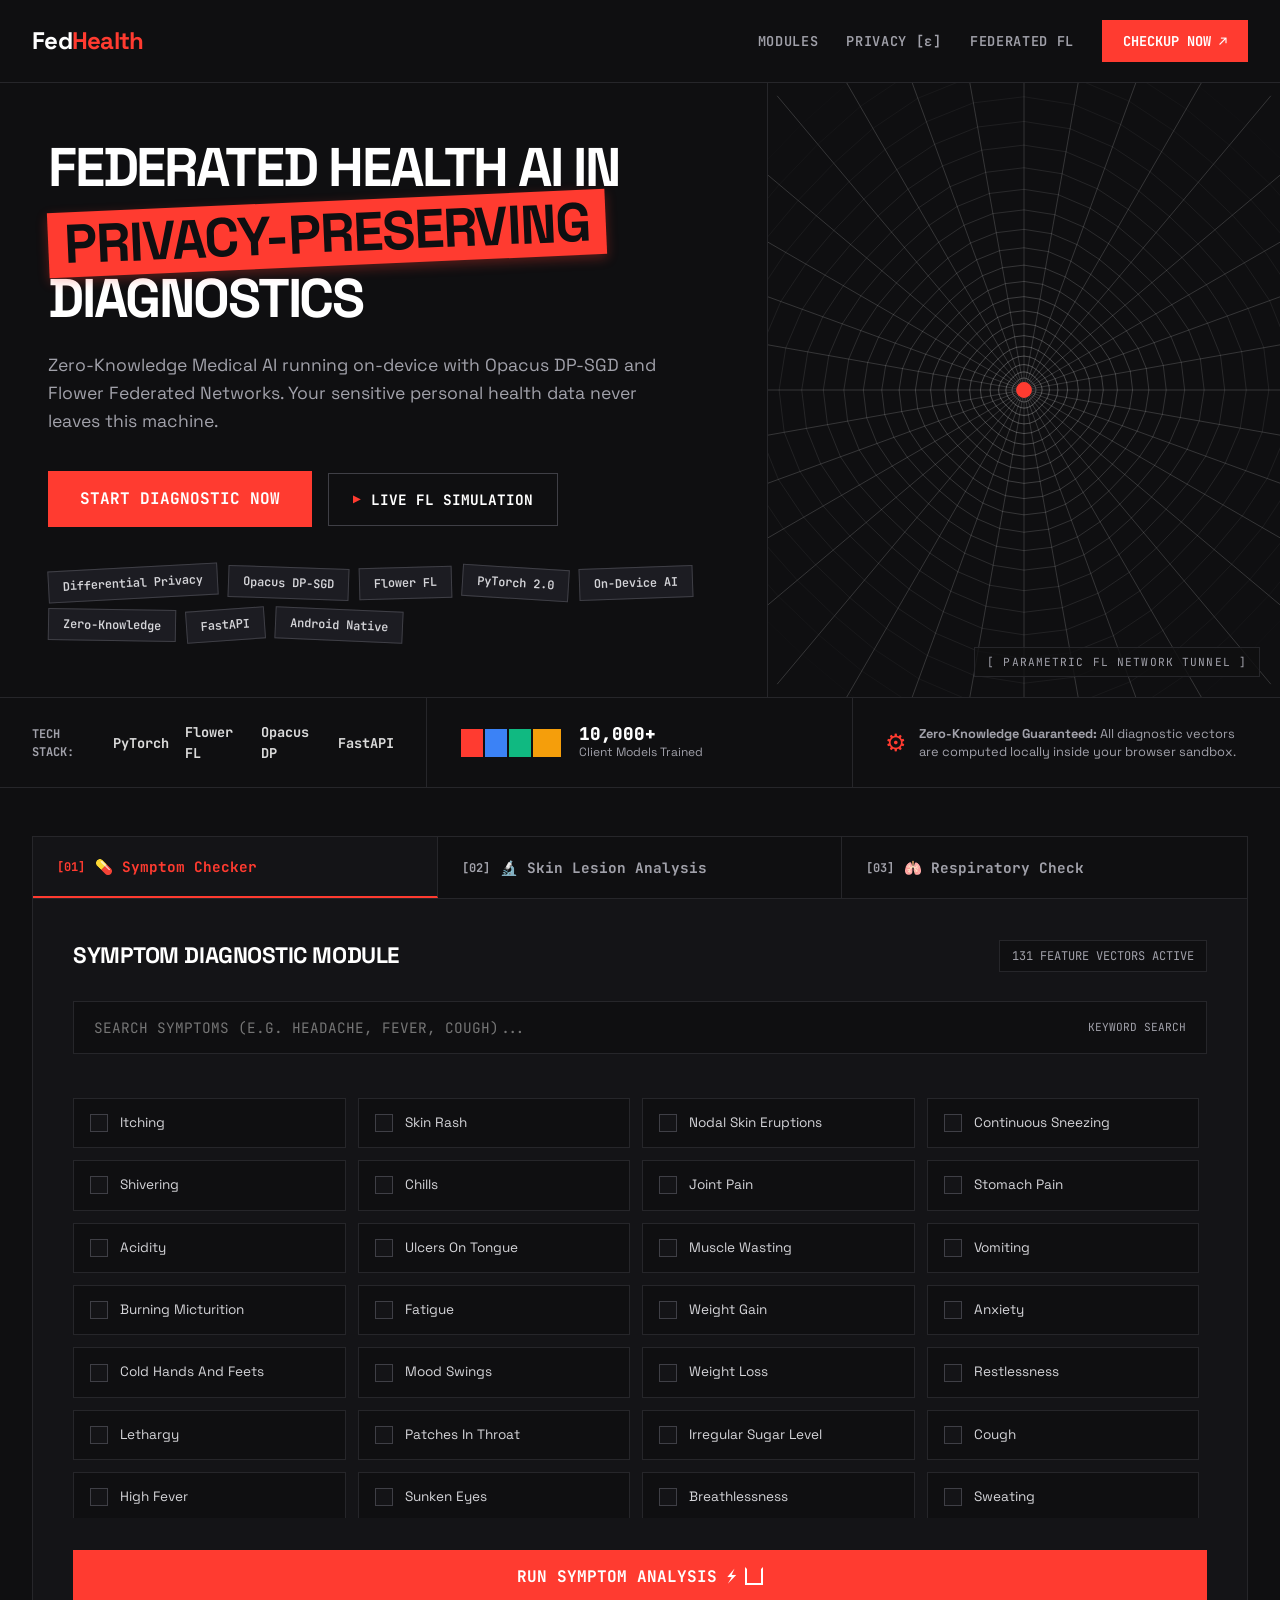
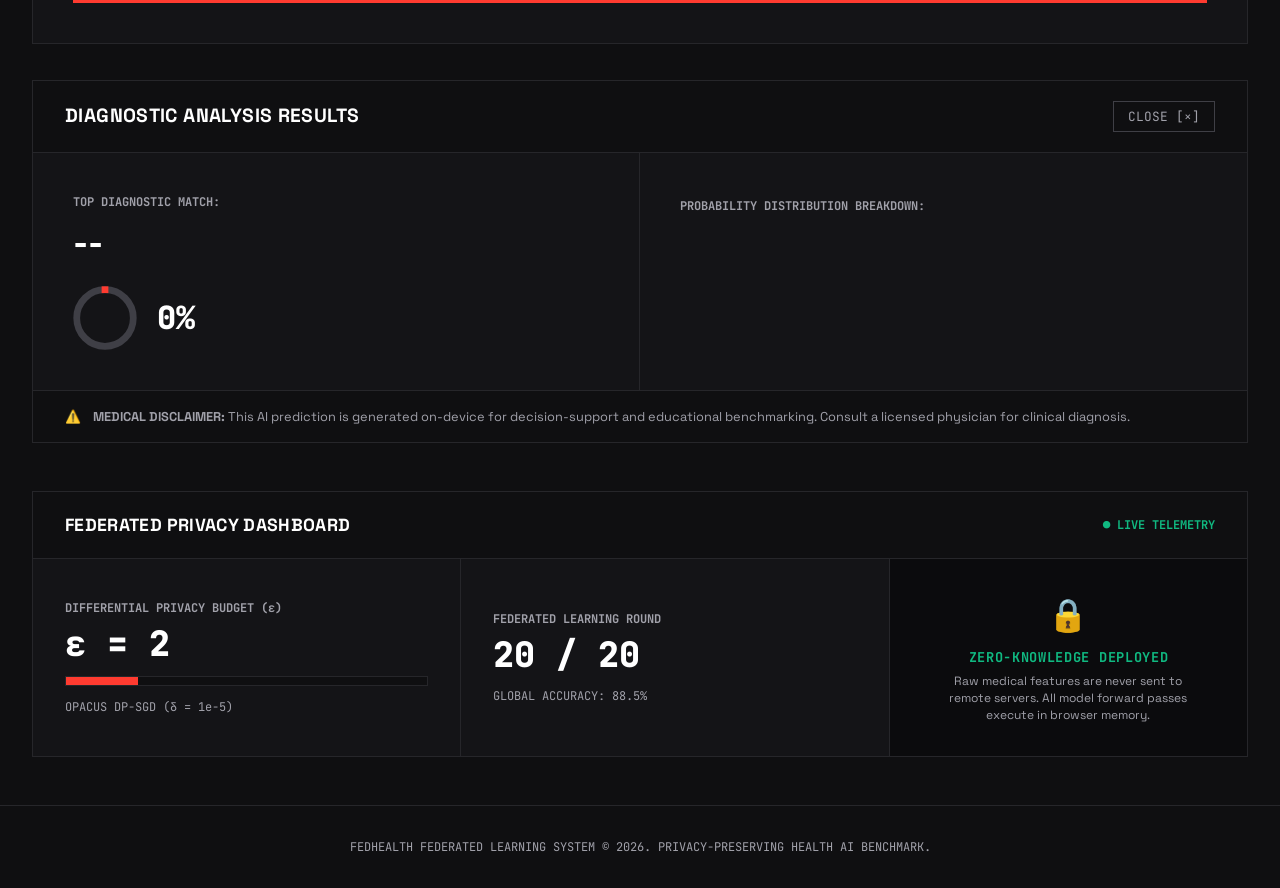
==== android-app/app/src/main/assets/index.html @ fbcccc11 "Remove thunderbolt emoji from header brand logo" ====
<!DOCTYPE html>
<html lang="en">
<head>
    <meta charset="UTF-8">
    <meta name="viewport" content="width=device-width, initial-scale=1.0">
    <title>FedHealth — Neo-Brutalist Privacy-Preserving Health AI</title>
    <meta name="description" content="State-of-the-art privacy-preserving federated learning health AI symptom checker.">
    
    <!-- Google Fonts: Space Grotesk & JetBrains Mono -->
    <link rel="preconnect" href="https://fonts.googleapis.com">
    <link rel="preconnect" href="https://fonts.gstatic.com" crossorigin>
    <link href="https://fonts.googleapis.com/css2?family=Space+Grotesk:wght@400;500;600;700;800&family=JetBrains+Mono:wght@400;500;600;700&display=swap" rel="stylesheet">
    
    <link rel="icon" type="image/svg+xml" href="favicon.svg">
    <link rel="stylesheet" href="index.css">
</head>
<body class="neo-dark-mode">

    <!-- Top Grid Header / Navigation Bar -->
    <header class="neo-header border-b">
        <div class="header-container">
            <div class="brand-logo">
                <span class="logo-text">Fed<span class="text-coral">Health</span></span>
            </div>
            
            <nav class="neo-nav">
                <a href="#workspace" class="nav-link">MODULES</a>
                <a href="#privacy" class="nav-link">PRIVACY [ε]</a>
                <a href="#specs" class="nav-link">FEDERATED FL</a>
                <a href="#workspace" class="btn-cta-small">CHECKUP NOW ↗</a>
            </nav>
        </div>
    </header>

    <!-- Main Grid Workspace Layout -->
    <div class="hero-grid-container border-b">
        
        <!-- Left Hero Content Panel -->
        <div class="hero-left-panel border-r">
            
            <!-- Headline with Angled Crimson Tape Highlight Badge -->
            <h1 class="hero-display-title">
                FEDERATED HEALTH AI IN
                <span class="tape-highlight-container">
                    <span class="tape-badge">PRIVACY-PRESERVING</span>
                </span>
                DIAGNOSTICS
            </h1>

            <p class="hero-subtext">
                Zero-Knowledge Medical AI running on-device with Opacus DP-SGD and Flower Federated Networks. Your sensitive personal health data never leaves this machine.
            </p>

            <!-- Primary CTAs -->
            <div class="hero-actions">
                <a href="#workspace" class="btn-neo-primary">START DIAGNOSTIC NOW</a>
                <button class="btn-neo-secondary" id="openSimulationModal">
                    <span class="play-icon">▶</span> LIVE FL SIMULATION
                </button>
            </div>

            <!-- Floating Sticker Badges Cluster -->
            <div class="sticker-cluster">
                <span class="sticker tag-1">Differential Privacy</span>
                <span class="sticker tag-2">Opacus DP-SGD</span>
                <span class="sticker tag-3">Flower FL</span>
                <span class="sticker tag-4">PyTorch 2.0</span>
                <span class="sticker tag-5">On-Device AI</span>
                <span class="sticker tag-6">Zero-Knowledge</span>
                <span class="sticker tag-7">FastAPI</span>
                <span class="sticker tag-8">Android Native</span>
            </div>
        </div>

        <!-- Right Hero Visual Panel (3D Parametric Wireframe Canvas Tunnel) -->
        <div class="hero-right-panel">
            <canvas id="wireframeCanvas"></canvas>
            <div class="canvas-overlay-label">[ PARAMETRIC FL NETWORK TUNNEL ]</div>
        </div>

    </div>

    <!-- Compartmentalized Footer Bar (3-Column Grid) -->
    <div class="footer-grid border-b">
        <div class="footer-col border-r tech-logos">
            <span class="partner-label">TECH STACK:</span>
            <span class="tech-badge">PyTorch</span>
            <span class="tech-badge">Flower FL</span>
            <span class="tech-badge">Opacus DP</span>
            <span class="tech-badge">FastAPI</span>
        </div>
        
        <div class="footer-col border-r stats-social">
            <div class="avatar-stack">
                <span class="avatar a1"></span>
                <span class="avatar a2"></span>
                <span class="avatar a3"></span>
                <span class="avatar a4"></span>
            </div>
            <div class="stat-meta">
                <strong class="stat-number">10,000+</strong>
                <span class="stat-label">Client Models Trained</span>
            </div>
        </div>
        
        <div class="footer-col trust-badge">
            <div class="tech-gear-icon">⚙</div>
            <p class="trust-text">
                <strong>Zero-Knowledge Guaranteed:</strong> All diagnostic vectors are computed locally inside your browser sandbox.
            </p>
        </div>
    </div>

    <!-- Main Workspace Section -->
    <main class="main-container" id="workspace">
        <div class="workspace-card border">
            
            <!-- Module Selection Tabs -->
            <div class="tabs-grid border-b" id="appTabs">
                <button class="tab-btn active" data-target="symptoms">
                    <span class="tab-code">[01]</span> 💊 Symptom Checker
                </button>
                <button class="tab-btn" data-target="skin">
                    <span class="tab-code">[02]</span> 🔬 Skin Lesion Analysis
                </button>
                <button class="tab-btn" data-target="respiratory">
                    <span class="tab-code">[03]</span> 🫁 Respiratory Check
                </button>
            </div>

            <div class="tab-panes-container">
                <!-- Tab Pane 1: Symptom Checker -->
                <div class="tab-pane active" id="symptoms">
                    <div class="pane-header-bar">
                        <h2>SYMPTOM DIAGNOSTIC MODULE</h2>
                        <span class="mono-tag">131 FEATURE VECTORS ACTIVE</span>
                    </div>

                    <div class="search-container border">
                        <input type="text" id="symptomSearch" placeholder="SEARCH SYMPTOMS (E.G. HEADACHE, FEVER, COUGH)...">
                        <span class="search-shortcut">KEYWORD SEARCH</span>
                    </div>

                    <div class="selected-tags-box" id="selectedSymptoms">
                        <!-- Selected symptom tags rendered here -->
                    </div>

                    <div class="symptom-grid-matrix" id="symptomList">
                        <!-- Checkboxes populated by app.js -->
                    </div>

                    <div class="actions-bar">
                        <button class="btn-neo-primary width-full" id="analyzeSymptomsBtn">
                            <span class="btn-text">RUN SYMPTOM ANALYSIS ⚡</span>
                            <div class="loader hidden"></div>
                        </button>
                    </div>
                </div>

                <!-- Tab Pane 2: Skin Analysis -->
                <div class="tab-pane hidden" id="skin">
                    <div class="pane-header-bar">
                        <h2>SKIN LESION ANALYSIS MODULE</h2>
                        <span class="mono-tag">MOBILENETV3 CNN BACKBONE</span>
                    </div>

                    <div class="upload-zone-neo border" id="skinDropZone">
                        <input type="file" id="skinFileInput" accept="image/*" class="file-input-hidden">
                        <div class="upload-content-neo" id="skinUploadContent">
                            <div class="upload-icon-box">📷</div>
                            <p class="upload-title">DRAG & DROP IMAGE FILE HERE</p>
                            <span class="upload-sub">OR CLICK ANYWHERE TO BROWSE LOCAL STORAGE</span>
                        </div>
                        <div class="preview-container hidden" id="skinPreviewContainer">
                            <img id="skinPreview" src="" alt="Preview">
                            <button class="btn-remove" id="removeSkinFile">×</button>
                        </div>
                    </div>

                    <div class="actions-bar">
                        <button class="btn-neo-primary width-full" id="analyzeSkinBtn" disabled>
                            <span class="btn-text">ANALYZE IMAGE ⚡</span>
                            <div class="loader hidden"></div>
                        </button>
                    </div>
                </div>

                <!-- Tab Pane 3: Respiratory Analysis -->
                <div class="tab-pane hidden" id="respiratory">
                    <div class="pane-header-bar">
                        <h2>RESPIRATORY SOUND ANALYSIS MODULE</h2>
                        <span class="mono-tag">MEL SPECTROGRAM CNN BACKBONE</span>
                    </div>

                    <div class="audio-workspace-neo">
                        <div class="recorder-card border">
                            <button class="btn-record-neo" id="recordBtn">
                                <span class="record-indicator"></span>
                            </button>
                            <div class="timer-neo" id="recordingTimer">00:00</div>
                            <p class="recording-status-neo" id="recordingStatus">CLICK RECORD TO CAPTURE AUDIO</p>
                            
                            <div class="waveform-neo" id="waveform">
                                <div class="bar"></div><div class="bar"></div><div class="bar"></div>
                                <div class="bar"></div><div class="bar"></div><div class="bar"></div>
                                <div class="bar"></div><div class="bar"></div><div class="bar"></div>
                            </div>
                        </div>

                        <div class="or-divider"><span>OR UPLOAD FILE</span></div>

                        <div class="upload-zone-neo border" id="audioDropZone">
                            <input type="file" id="audioFileInput" accept="audio/*" class="file-input-hidden">
                            <div class="upload-icon-box">🎙️</div>
                            <p class="upload-title">UPLOAD AUDIO RECORDING</p>
                            <span class="upload-sub">CLICK TO BROWSE MP3 / WAV / OGG SOUND FILE</span>
                        </div>

                        <div class="audio-player-container hidden" id="audioPlayerContainer">
                            <audio id="audioPlayback" controls></audio>
                            <button class="btn-remove" id="removeAudioFile">×</button>
                        </div>
                    </div>

                    <div class="actions-bar">
                        <button class="btn-neo-primary width-full" id="analyzeAudioBtn" disabled>
                            <span class="btn-text">ANALYZE RESPIRATORY SOUND ⚡</span>
                            <div class="loader hidden"></div>
                        </button>
                    </div>
                </div>
            </div>
        </div>

        <!-- Shared Results Panel -->
        <div class="results-card-neo border hidden" id="resultsPanel">
            <div class="results-header-bar border-b">
                <h2>DIAGNOSTIC ANALYSIS RESULTS</h2>
                <button class="btn-close-neo" id="closeResults">CLOSE [×]</button>
            </div>
            
            <div class="results-body">
                <div class="primary-result-box border-r">
                    <span class="result-label">TOP DIAGNOSTIC MATCH:</span>
                    <div class="diagnosis-name" id="primaryDiagnosis">--</div>
                    
                    <div class="confidence-display">
                        <svg viewBox="0 0 36 36" class="circular-chart-neo">
                            <path class="circle-bg-neo" d="M18 2.0845 a 15.9155 15.9155 0 0 1 0 31.831 a 15.9155 15.9155 0 0 1 0 -31.831" />
                            <path class="circle-neo" id="primaryConfidenceArc" stroke-dasharray="0, 100" d="M18 2.0845 a 15.9155 15.9155 0 0 1 0 31.831 a 15.9155 15.9155 0 0 1 0 -31.831" />
                        </svg>
                        <div class="confidence-number"><span id="primaryConfidence">0</span>%</div>
                    </div>
                </div>

                <div class="secondary-results-box">
                    <span class="result-label">PROBABILITY DISTRIBUTION BREAKDOWN:</span>
                    <div class="predictions-list-neo" id="predictionsList">
                        <!-- Populated by JS -->
                    </div>
                </div>
            </div>

            <div class="disclaimer-bar border-t">
                <span class="disclaimer-icon">⚠️</span>
                <p><strong>MEDICAL DISCLAIMER:</strong> This AI prediction is generated on-device for decision-support and educational benchmarking. Consult a licensed physician for clinical diagnosis.</p>
            </div>
        </div>

        <!-- Privacy & Federated Dashboard (Grid Cards) -->
        <div class="privacy-grid-neo border" id="privacy">
            <div class="privacy-header-bar border-b">
                <h3>FEDERATED PRIVACY DASHBOARD</h3>
                <span class="live-status-pill">● LIVE TELEMETRY</span>
            </div>

            <div class="dashboard-columns">
                <div class="dash-col border-r">
                    <span class="dash-title">DIFFERENTIAL PRIVACY BUDGET (ε)</span>
                    <div class="dash-val" id="epsilonValue">ε = 2.00</div>
                    <div class="dash-progress border"><div class="dash-fill" id="epsilonFill" style="width: 40%"></div></div>
                    <span class="dash-meta">OPACUS DP-SGD (δ = 1e-5)</span>
                </div>

                <div class="dash-col border-r">
                    <span class="dash-title">FEDERATED LEARNING ROUND</span>
                    <div class="dash-val"><span id="currentRound">20</span> / <span id="totalRounds">20</span></div>
                    <span class="dash-meta">GLOBAL ACCURACY: <span id="globalAccuracy">88.5</span>%</span>
                </div>

                <div class="dash-col secure-status-col">
                    <span class="lock-big">🔒</span>
                    <strong class="secure-title">ZERO-KNOWLEDGE DEPLOYED</strong>
                    <p class="secure-desc">Raw medical features are never sent to remote servers. All model forward passes execute in browser memory.</p>
                </div>
            </div>
        </div>
    </main>

    <!-- Footer -->
    <footer class="neo-footer border-t">
        <p>FEDHEALTH FEDERATED LEARNING SYSTEM &copy; 2026. PRIVACY-PRESERVING HEALTH AI BENCHMARK.</p>
    </footer>

    <!-- Scripts -->
    <script src="api.js"></script>
    <script src="app.js"></script>
    <script>
        // Wireframe 3D Parametric Tunnel Canvas Animation
        (function initTunnel() {
            const canvas = document.getElementById('wireframeCanvas');
            if (!canvas) return;
            const ctx = canvas.getContext('2d');
            let width, height;

            function resize() {
                width = canvas.width = canvas.parentElement.clientWidth || 500;
                height = canvas.height = canvas.parentElement.clientHeight || 500;
            }
            resize();
            window.addEventListener('resize', resize);

            let time = 0;
            function animate() {
                time += 0.007;
                ctx.fillStyle = '#0F0F11';
                ctx.fillRect(0, 0, width, height);

                const centerX = width / 2;
                const centerY = height / 2;
                const numRings = 26;
                const pointsPerRing = 36;

                // Draw warped perspective rings
                for (let r = 1; r <= numRings; r++) {
                    const z = (r + (time * 9) % 1);
                    const radius = Math.pow(z / numRings, 1.9) * Math.min(width, height) * 0.75;
                    const alpha = Math.min(1, z / 5) * Math.max(0, 1 - z / numRings);
                    
                    ctx.strokeStyle = `rgba(255, 255, 255, ${alpha * 0.35})`;
                    ctx.lineWidth = 1;
                    ctx.beginPath();
                    
                    for (let i = 0; i <= pointsPerRing; i++) {
                        const angle = (i / pointsPerRing) * Math.PI * 2;
                        const warp = Math.sin(angle * 4 + time * 3) * (radius * 0.04);
                        const currentRadius = radius + warp;
                        
                        const x = centerX + Math.cos(angle) * currentRadius;
                        const y = centerY + Math.sin(angle) * currentRadius;
                        
                        if (i === 0) ctx.moveTo(x, y);
                        else ctx.lineTo(x, y);
                    }
                    ctx.closePath();
                    ctx.stroke();
                }

                // Radial perspective lines
                ctx.strokeStyle = 'rgba(255, 255, 255, 0.16)';
                const maxRadius = Math.min(width, height) * 0.75;
                for (let i = 0; i < pointsPerRing; i++) {
                    const angle = (i / pointsPerRing) * Math.PI * 2;
                    const xEnd = centerX + Math.cos(angle) * maxRadius;
                    const yEnd = centerY + Math.sin(angle) * maxRadius;

                    ctx.beginPath();
                    ctx.moveTo(centerX, centerY);
                    ctx.lineTo(xEnd, yEnd);
                    ctx.stroke();
                }

                // High-voltage Crimson center point
                const pulse = Math.sin(time * 5) * 3 + 7;
                ctx.fillStyle = '#FF3B30';
                ctx.beginPath();
                ctx.arc(centerX, centerY, pulse, 0, Math.PI * 2);
                ctx.fill();

                requestAnimationFrame(animate);
            }
            animate();
        })();
    </script>
</body>
</html>
---- android-app/app/src/main/assets/index.css ----
/* ==========================================================================
   FEDHEALTH NEO-BRUTALIST CYBERPUNK DARK MODE STYLESHEET
   ========================================================================== */

:root {
    --bg-dark: #0F0F11;
    --bg-card: #141417;
    --bg-card-alt: #1A1A1E;
    --border-color: #26262A;
    --border-bright: #3F3F46;
    --text-main: #FFFFFF;
    --text-muted: #A1A1AA;
    --accent-coral: #FF3B30;
    --accent-coral-hover: #E03126;
    --accent-green: #10B981;
    --accent-yellow: #F59E0B;
    --font-display: 'Space Grotesk', -apple-system, sans-serif;
    --font-mono: 'JetBrains Mono', monospace;
}

* {
    box-sizing: border-box;
    margin: 0;
    padding: 0;
    border-radius: 0 !important; /* Strict 0px Neo-Brutalist Corner Radius */
}

body.neo-dark-mode {
    background-color: var(--bg-dark);
    color: var(--text-main);
    font-family: var(--font-display);
    line-height: 1.5;
    -webkit-font-smoothing: antialiased;
    overflow-x: hidden;
}

/* Structural Grid Border Utilities */
.border { border: 1px solid var(--border-color); }
.border-b { border-bottom: 1px solid var(--border-color); }
.border-t { border-top: 1px solid var(--border-color); }
.border-r { border-right: 1px solid var(--border-color); }
.border-l { border-left: 1px solid var(--border-color); }
.text-coral { color: var(--accent-coral); }

/* --------------------------------------------------------------------------
   Top Navigation Header
   -------------------------------------------------------------------------- */
.neo-header {
    background: var(--bg-dark);
    width: 100%;
}

.header-container {
    max-width: 1400px;
    margin: 0 auto;
    display: flex;
    justify-content: space-between;
    align-items: center;
    padding: 20px 32px;
}

.brand-logo {
    display: flex;
    align-items: center;
    gap: 10px;
    font-weight: 800;
    font-size: 1.5rem;
    letter-spacing: -0.03em;
}

.logo-icon {
    color: var(--accent-coral);
    font-size: 1.6rem;
}

.neo-nav {
    display: flex;
    align-items: center;
    gap: 28px;
}

.nav-link {
    color: var(--text-muted);
    text-decoration: none;
    font-family: var(--font-mono);
    font-size: 0.85rem;
    font-weight: 600;
    letter-spacing: 0.05em;
    transition: color 0.15s ease;
}

.nav-link:hover {
    color: var(--text-main);
}

.btn-cta-small {
    background: var(--accent-coral);
    color: #FFFFFF;
    text-decoration: none;
    font-family: var(--font-mono);
    font-weight: 700;
    font-size: 0.85rem;
    padding: 10px 20px;
    border: 1px solid var(--accent-coral);
    transition: background 0.15s ease;
}

.btn-cta-small:hover {
    background: var(--accent-coral-hover);
}

/* --------------------------------------------------------------------------
   Split 2-Column Hero Layout
   -------------------------------------------------------------------------- */
.hero-grid-container {
    display: grid;
    grid-template-columns: 1.2fr 0.8fr;
    max-width: 1400px;
    margin: 0 auto;
    min-height: 520px;
}

.hero-left-panel {
    padding: 56px 48px;
    display: flex;
    flex-direction: column;
    justify-content: space-between;
}

.hero-display-title {
    font-size: 3.4rem;
    font-weight: 800;
    line-height: 1.05;
    letter-spacing: -0.04em;
    color: var(--text-main);
    text-transform: uppercase;
}

/* Angled Tape-Style Highlight Badge */
.tape-highlight-container {
    display: inline-block;
    margin: 4px 0;
}

.tape-badge {
    background: var(--accent-coral);
    color: #0F0F11;
    padding: 4px 16px;
    font-weight: 900;
    display: inline-block;
    transform: rotate(-2.5deg);
    box-shadow: 0 4px 12px rgba(255, 59, 48, 0.3);
    letter-spacing: -0.02em;
}

.hero-subtext {
    color: var(--text-muted);
    font-size: 1.1rem;
    max-width: 620px;
    margin-top: 24px;
    font-weight: 400;
    line-height: 1.6;
}

.hero-actions {
    display: flex;
    align-items: center;
    gap: 16px;
    margin-top: 36px;
}

.btn-neo-primary {
    background: var(--accent-coral);
    color: #FFFFFF;
    border: none;
    padding: 16px 32px;
    font-weight: 700;
    font-size: 1rem;
    font-family: var(--font-mono);
    cursor: pointer;
    text-decoration: none;
    display: inline-flex;
    align-items: center;
    justify-content: center;
    gap: 8px;
    transition: background 0.15s ease, transform 0.1s ease;
}

.btn-neo-primary:hover {
    background: var(--accent-coral-hover);
}

.btn-neo-secondary {
    background: transparent;
    color: var(--text-main);
    border: 1px solid var(--border-bright);
    padding: 16px 24px;
    font-weight: 700;
    font-size: 0.9rem;
    font-family: var(--font-mono);
    cursor: pointer;
    display: inline-flex;
    align-items: center;
    gap: 10px;
    transition: border-color 0.15s ease, background 0.15s ease;
}

.btn-neo-secondary:hover {
    border-color: var(--text-main);
    background: rgba(255, 255, 255, 0.05);
}

.play-icon {
    color: var(--accent-coral);
    font-size: 0.8rem;
}

/* Floating Sticker Cluster */
.sticker-cluster {
    display: flex;
    flex-wrap: wrap;
    gap: 10px;
    margin-top: 40px;
}

.sticker {
    background: #1C1C22;
    border: 1px solid var(--border-bright);
    color: #D4D4D8;
    font-family: var(--font-mono);
    font-size: 0.75rem;
    font-weight: 600;
    padding: 6px 14px;
    display: inline-block;
    transition: transform 0.2s ease, border-color 0.2s ease;
}

.sticker:hover {
    border-color: var(--accent-coral);
    color: #FFFFFF;
}

.tag-1 { transform: rotate(-3deg); }
.tag-2 { transform: rotate(2deg); }
.tag-3 { transform: rotate(-1.5deg); }
.tag-4 { transform: rotate(3.5deg); }
.tag-5 { transform: rotate(-2deg); }
.tag-6 { transform: rotate(1deg); }
.tag-7 { transform: rotate(-4deg); }
.tag-8 { transform: rotate(2.5deg); }

/* Right Hero Visual Panel (Canvas Tunnel) */
.hero-right-panel {
    position: relative;
    background: #0B0B0D;
    display: flex;
    align-items: center;
    justify-content: center;
    overflow: hidden;
}

#wireframeCanvas {
    width: 100%;
    height: 100%;
    display: block;
}

.canvas-overlay-label {
    position: absolute;
    bottom: 20px;
    right: 20px;
    font-family: var(--font-mono);
    font-size: 0.7rem;
    color: var(--text-muted);
    letter-spacing: 0.1em;
    background: rgba(15, 15, 17, 0.8);
    padding: 6px 12px;
    border: 1px solid var(--border-color);
}

/* --------------------------------------------------------------------------
   Compartmentalized Footer Bar (3-Column Grid)
   -------------------------------------------------------------------------- */
.footer-grid {
    display: grid;
    grid-template-columns: 1fr 1fr 1fr;
    max-width: 1400px;
    margin: 0 auto;
    background: var(--bg-dark);
}

.footer-col {
    padding: 24px 32px;
    display: flex;
    align-items: center;
    gap: 16px;
}

.partner-label {
    font-family: var(--font-mono);
    font-size: 0.75rem;
    color: var(--text-muted);
    font-weight: 700;
}

.tech-badge {
    font-family: var(--font-mono);
    font-size: 0.85rem;
    font-weight: 700;
    color: #FFFFFF;
    opacity: 0.85;
}

.avatar-stack {
    display: flex;
    align-items: center;
}

.avatar {
    width: 32px;
    height: 32px;
    border: 2px solid var(--bg-dark);
    margin-left: -8px;
    display: inline-block;
}

.avatar.a1 { background: #FF3B30; margin-left: 0; }
.avatar.a2 { background: #3B82F6; }
.avatar.a3 { background: #10B981; }
.avatar.a4 { background: #F59E0B; }

.stat-meta {
    display: flex;
    flex-direction: column;
}

.stat-number {
    font-family: var(--font-mono);
    font-size: 1.1rem;
    font-weight: 800;
    color: #FFFFFF;
    line-height: 1;
}

.stat-label {
    font-size: 0.75rem;
    color: var(--text-muted);
}

.trust-badge {
    gap: 12px;
}

.tech-gear-icon {
    color: var(--accent-coral);
    font-size: 1.5rem;
}

.trust-text {
    font-size: 0.8rem;
    color: var(--text-muted);
    line-height: 1.4;
}

/* --------------------------------------------------------------------------
   Main Workspace Container
   -------------------------------------------------------------------------- */
.main-container {
    max-width: 1400px;
    margin: 48px auto;
    padding: 0 32px;
}

.workspace-card {
    background: var(--bg-card);
}

/* Tabs Bar */
.tabs-grid {
    display: grid;
    grid-template-columns: repeat(3, 1fr);
    background: var(--bg-dark);
}

.tab-btn {
    background: transparent;
    border: none;
    border-right: 1px solid var(--border-color);
    color: var(--text-muted);
    padding: 20px 24px;
    font-family: var(--font-mono);
    font-size: 0.9rem;
    font-weight: 700;
    cursor: pointer;
    text-align: left;
    display: flex;
    align-items: center;
    gap: 10px;
    transition: background 0.15s ease, color 0.15s ease;
}

.tab-btn:last-child {
    border-right: none;
}

.tab-btn:hover {
    background: rgba(255, 255, 255, 0.03);
    color: var(--text-main);
}

.tab-btn.active {
    background: var(--bg-card);
    color: var(--accent-coral);
    border-bottom: 2px solid var(--accent-coral);
}

.tab-code {
    font-size: 0.75rem;
    color: var(--text-muted);
}

.tab-btn.active .tab-code {
    color: var(--accent-coral);
}

/* Tab Panes */
.tab-panes-container {
    padding: 40px;
}

.tab-pane.hidden {
    display: none;
}

.pane-header-bar {
    display: flex;
    justify-content: space-between;
    align-items: center;
    margin-bottom: 28px;

}

.pane-header-bar h2 {
    font-size: 1.4rem;
    font-weight: 800;
    letter-spacing: -0.02em;
}

.mono-tag {
    font-family: var(--font-mono);
    font-size: 0.75rem;
    color: var(--text-muted);
    background: var(--bg-dark);
    padding: 6px 12px;
    border: 1px solid var(--border-color);
}

/* Search Container */
.search-container {
    display: flex;
    align-items: center;
    background: var(--bg-dark);
    padding: 16px 20px;
    margin-bottom: 24px;
}

.search-container input {
    background: transparent;
    border: none;
    outline: none;
    color: #FFFFFF;
    font-family: var(--font-mono);
    font-size: 0.9rem;
    width: 100%;
}

.search-shortcut {
    font-family: var(--font-mono);
    font-size: 0.7rem;
    color: var(--text-muted);
    white-space: nowrap;
}

/* Selected Symptom Tags */
.selected-tags-box {
    display: flex;
    flex-wrap: wrap;
    gap: 8px;
    margin-bottom: 20px;
}

.tag-selected {
    background: var(--accent-coral);
    color: #0F0F11;
    font-family: var(--font-mono);
    font-size: 0.8rem;
    font-weight: 700;
    padding: 6px 14px;
    display: inline-flex;
    align-items: center;
    gap: 8px;
    cursor: pointer;
}

.tag-remove {
    font-weight: 900;
}

/* Symptom Checkbox Matrix Grid */
.symptom-grid-matrix {
    display: grid;
    grid-template-columns: repeat(auto-fill, minmax(240px, 1fr));
    gap: 12px;
    max-height: 420px;
    overflow-y: auto;
    padding-right: 8px;
    margin-bottom: 32px;
}

.symptom-item-neo {
    background: var(--bg-dark);
    border: 1px solid var(--border-color);
    padding: 14px 16px;
    display: flex;
    align-items: center;
    gap: 12px;
    cursor: pointer;
    transition: border-color 0.15s ease, background 0.15s ease;
    user-select: none;
}

.symptom-item-neo:hover {
    border-color: var(--border-bright);
    background: #18181C;
}

.symptom-item-neo.checked {
    border-color: var(--accent-coral);
    background: rgba(255, 59, 48, 0.08);
}

.checkbox-box {
    width: 18px;
    height: 18px;
    border: 1px solid var(--border-bright);
    background: var(--bg-card);
    display: flex;
    align-items: center;
    justify-content: center;
    font-size: 0.75rem;
    color: var(--accent-coral);
    font-weight: 900;
}

.symptom-item-neo.checked .checkbox-box {
    border-color: var(--accent-coral);
    background: var(--accent-coral);
    color: #0F0F11;
}

.symptom-label {
    font-size: 0.85rem;
    color: #D4D4D8;
    text-transform: capitalize;
}

.symptom-item-neo.checked .symptom-label {
    color: #FFFFFF;
    font-weight: 600;
}

/* Action Button Bar */
.actions-bar {
    margin-top: 24px;
}

.width-full {
    width: 100%;
}

/* Upload Zone Neo */
.upload-zone-neo {
    background: var(--bg-dark);
    padding: 60px 40px;
    text-align: center;
    cursor: pointer;
    position: relative;
    transition: border-color 0.15s ease;
    margin-bottom: 24px;
}

.upload-zone-neo:hover {
    border-color: var(--accent-coral);
}

.upload-icon-box {
    font-size: 2.5rem;
    margin-bottom: 16px;
}

.upload-title {
    font-family: var(--font-mono);
    font-weight: 700;
    font-size: 1rem;
    color: #FFFFFF;
    margin-bottom: 6px;
}

.upload-sub {
    font-family: var(--font-mono);
    font-size: 0.75rem;
    color: var(--text-muted);
}

.file-input-hidden {
    position: absolute !important;
    width: 0.1px !important;
    height: 0.1px !important;
    opacity: 0 !important;
    overflow: hidden !important;
    z-index: -1 !important;
}

/* Preview Containers */
.preview-container {
    position: relative;
    display: inline-block;
}

.preview-container img {
    max-width: 320px;
    max-height: 240px;
    border: 1px solid var(--border-bright);
}

.btn-remove {
    position: absolute;
    top: -12px;
    right: -12px;
    background: var(--accent-coral);
    color: #FFFFFF;
    border: none;
    width: 28px;
    height: 28px;
    font-weight: 900;
    cursor: pointer;
    font-size: 1rem;
    line-height: 28px;
}

/* Audio Recorder Section */
.audio-workspace-neo {
    display: flex;
    flex-direction: column;
    gap: 24px;
}

.recorder-card {
    background: var(--bg-dark);
    padding: 36px;
    text-align: center;
    display: flex;
    flex-direction: column;
    align-items: center;
}

.btn-record-neo {
    width: 64px;
    height: 64px;
    background: var(--accent-coral);
    border: none;
    cursor: pointer;
    display: flex;
    align-items: center;
    justify-content: center;
    margin-bottom: 16px;
}

.record-indicator {
    width: 20px;
    height: 20px;
    background: #FFFFFF;
}

.timer-neo {
    font-family: var(--font-mono);
    font-size: 1.8rem;
    font-weight: 800;
    color: #FFFFFF;
    margin-bottom: 8px;
}

.recording-status-neo {
    font-family: var(--font-mono);
    font-size: 0.8rem;
    color: var(--text-muted);
}

.waveform-neo {
    display: flex;
    align-items: center;
    gap: 6px;
    height: 36px;
    margin-top: 20px;
}

.waveform-neo .bar {
    width: 6px;
    height: 100%;
    background: var(--border-bright);
}

.or-divider {
    text-align: center;
    font-family: var(--font-mono);
    font-size: 0.75rem;
    color: var(--text-muted);
}

/* --------------------------------------------------------------------------
   Results Panel Card (Neo-Brutalist)
   -------------------------------------------------------------------------- */
.results-card-neo {
    background: var(--bg-card);
    margin-top: 36px;
}

.results-header-bar {
    padding: 20px 32px;
    display: flex;
    justify-content: space-between;
    align-items: center;
    background: var(--bg-dark);
}

.results-header-bar h2 {
    font-size: 1.2rem;
    font-weight: 800;
    letter-spacing: 0.02em;
}

.btn-close-neo {
    background: transparent;
    border: 1px solid var(--border-bright);
    color: var(--text-muted);
    font-family: var(--font-mono);
    font-size: 0.8rem;
    padding: 6px 14px;
    cursor: pointer;
}

.btn-close-neo:hover {
    border-color: var(--accent-coral);
    color: var(--accent-coral);
}

.results-body {
    display: grid;
    grid-template-columns: 1fr 1fr;
}

.primary-result-box {
    padding: 40px;
    display: flex;
    flex-direction: column;
    justify-content: center;
}

.result-label {
    font-family: var(--font-mono);
    font-size: 0.75rem;
    color: var(--text-muted);
    font-weight: 700;
    margin-bottom: 12px;
}

.diagnosis-name {
    font-size: 2.2rem;
    font-weight: 800;
    line-height: 1.1;
    color: #FFFFFF;
    margin-bottom: 24px;
}

.confidence-display {
    display: flex;
    align-items: center;
    gap: 20px;
}

.circular-chart-neo {
    width: 64px;
    height: 64px;
}

.circle-bg-neo {
    fill: none;
    stroke: var(--border-bright);
    stroke-width: 3.8;
}

.circle-neo {
    fill: none;
    stroke: var(--accent-coral);
    stroke-width: 3.8;
    stroke-linecap: square;
    transition: stroke-dasharray 0.8s ease;
}

.confidence-number {
    font-family: var(--font-mono);
    font-size: 2rem;
    font-weight: 800;
    color: #FFFFFF;
}

.secondary-results-box {
    padding: 40px;
}

.predictions-list-neo {
    display: flex;
    flex-direction: column;
    gap: 16px;
    margin-top: 16px;
}

.prediction-item-neo {
    display: flex;
    align-items: center;
    justify-content: space-between;
    gap: 16px;
}

.pred-name-neo {
    font-family: var(--font-mono);
    font-size: 0.85rem;
    color: #D4D4D8;
    width: 180px;
}

.pred-bar-bg {
    flex: 1;
    height: 10px;
    background: var(--bg-dark);
    border: 1px solid var(--border-color);
    position: relative;
}

.pred-bar-fill {
    height: 100%;
    background: var(--accent-coral);
    transition: width 0.6s ease;
}

.pred-val-neo {
    font-family: var(--font-mono);
    font-size: 0.85rem;
    font-weight: 700;
    color: #FFFFFF;
    width: 48px;
    text-align: right;
}

.disclaimer-bar {
    padding: 16px 32px;
    background: var(--bg-dark);
    display: flex;
    align-items: center;
    gap: 12px;
    font-size: 0.8rem;
    color: var(--text-muted);
}

/* --------------------------------------------------------------------------
   Privacy & Federated Dashboard Grid
   -------------------------------------------------------------------------- */
.privacy-grid-neo {
    background: var(--bg-card);
    margin-top: 48px;
}

.privacy-header-bar {
    padding: 20px 32px;
    display: flex;
    justify-content: space-between;
    align-items: center;
    background: var(--bg-dark);
}

.privacy-header-bar h3 {
    font-size: 1.1rem;
    font-weight: 800;
    letter-spacing: 0.02em;
}

.live-status-pill {
    font-family: var(--font-mono);
    font-size: 0.75rem;
    color: var(--accent-green);
    font-weight: 700;
}

.dashboard-columns {
    display: grid;
    grid-template-columns: 1.2fr 1.2fr 1fr;
}

.dash-col {
    padding: 32px;
    display: flex;
    flex-direction: column;
    justify-content: center;
}

.dash-title {
    font-family: var(--font-mono);
    font-size: 0.75rem;
    color: var(--text-muted);
    font-weight: 700;
    margin-bottom: 8px;
}

.dash-val {
    font-family: var(--font-mono);
    font-size: 2.2rem;
    font-weight: 800;
    color: #FFFFFF;
    line-height: 1.1;
    margin-bottom: 12px;
}

.dash-progress {
    height: 10px;
    background: var(--bg-dark);
    margin-bottom: 12px;
}

.dash-fill {
    height: 100%;
    background: var(--accent-coral);
}

.dash-meta {
    font-family: var(--font-mono);
    font-size: 0.75rem;
    color: var(--text-muted);
}

.secure-status-col {
    background: #0B0B0D;
    text-align: center;
    align-items: center;
}

.lock-big {
    font-size: 2rem;
    margin-bottom: 8px;
}

.secure-title {
    font-family: var(--font-mono);
    font-size: 0.85rem;
    color: var(--accent-green);
    letter-spacing: 0.05em;
    margin-bottom: 6px;
}

.secure-desc {
    font-size: 0.75rem;
    color: var(--text-muted);
    line-height: 1.4;
    max-width: 260px;
}

/* --------------------------------------------------------------------------
   Footer
   -------------------------------------------------------------------------- */
.neo-footer {
    max-width: 1400px;
    margin: 48px auto 0;
    padding: 32px;
    text-align: center;
    font-family: var(--font-mono);
    font-size: 0.75rem;
    color: var(--text-muted);
}

/* Loader */
.loader {
    width: 18px;
    height: 18px;
    border: 2px solid #FFFFFF;
    border-top-color: transparent;
    animation: spin 0.6s linear infinite;
    display: inline-block;
}

@keyframes spin {
    to { transform: rotate(360deg); }
}

/* Media Queries */
@media (max-width: 1024px) {
    .hero-grid-container {
        grid-template-columns: 1fr;
    }
    .hero-right-panel {
        min-height: 380px;
    }
    .footer-grid, .dashboard-columns, .results-body {
        grid-template-columns: 1fr;
    }
    .border-r {
        border-right: none;
        border-bottom: 1px solid var(--border-color);
    }
}
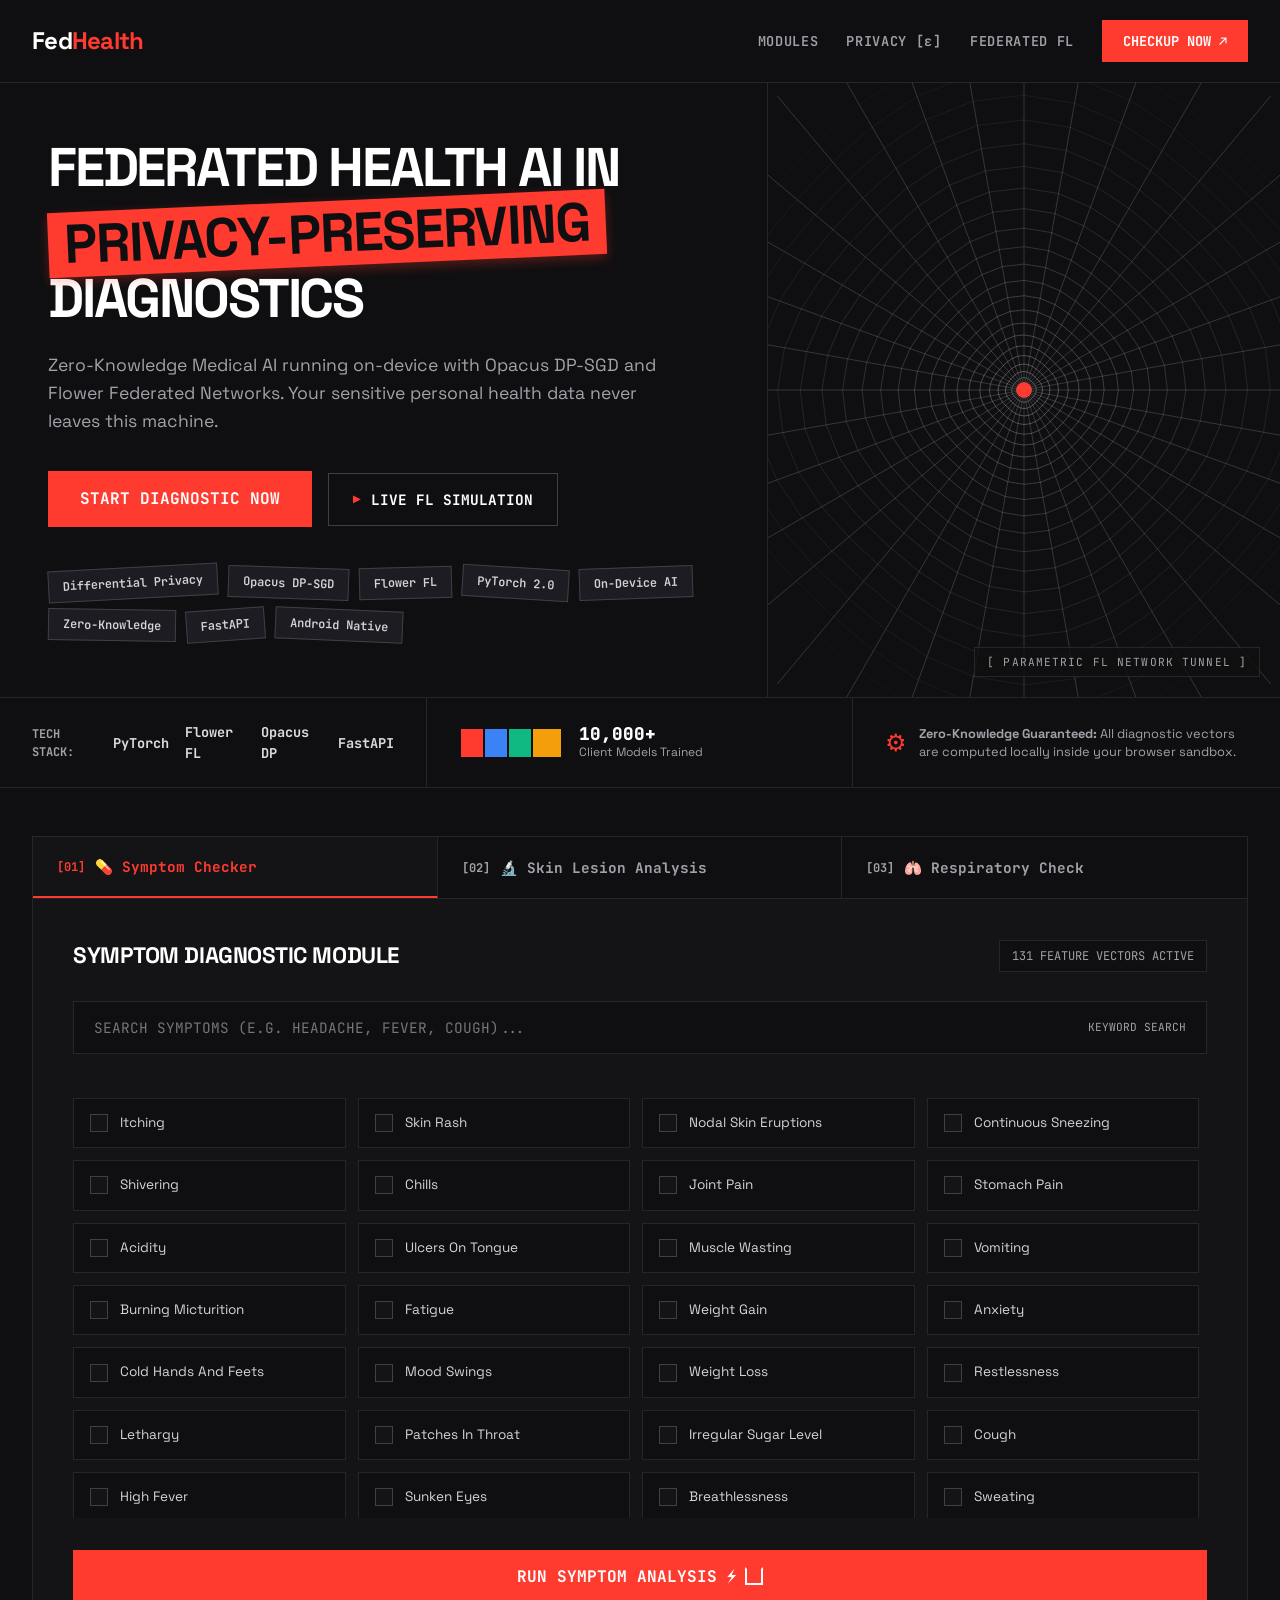
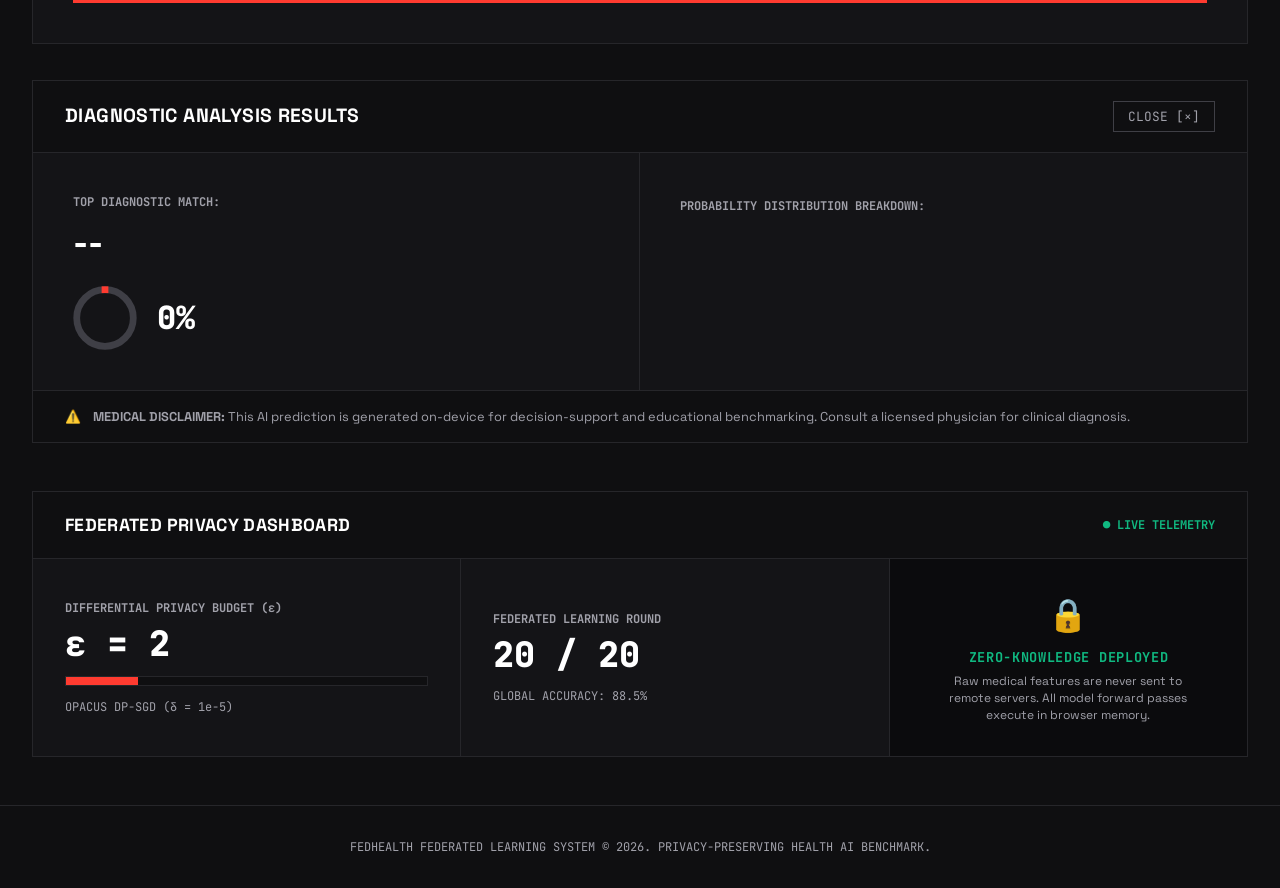
==== commit 9039e639: "Implement smooth interactive Live FL Simulation state machine and lerp transition inside 3D Parametr" ====
--- a/android-app/app/src/main/assets/index.html
+++ b/android-app/app/src/main/assets/index.html
@@ -54,7 +54,7 @@
             <!-- Primary CTAs -->
             <div class="hero-actions">
                 <a href="#workspace" class="btn-neo-primary">START DIAGNOSTIC NOW</a>
-                <button class="btn-neo-secondary" id="openSimulationModal">
+                <button class="btn-neo-secondary" id="toggleSimulationBtn">
                     <span class="play-icon">▶</span> LIVE FL SIMULATION
                 </button>
             </div>
@@ -307,9 +307,12 @@
     <script src="app.js"></script>
     <script>
         // Wireframe 3D Parametric Tunnel Canvas Animation
-        (function initTunnel() {
+        // Interactive Live FL Simulation Engine inside 3D Parametric Wireframe Canvas Tunnel
+        (function initTunnelSimulation() {
             const canvas = document.getElementById('wireframeCanvas');
+            const toggleBtn = document.getElementById('toggleSimulationBtn');
             if (!canvas) return;
+            
             const ctx = canvas.getContext('2d');
             let width, height;
 
@@ -320,9 +323,55 @@
             resize();
             window.addEventListener('resize', resize);
 
+            // Simulation State Engine
+            let isSimulating = false;
+            let simProgress = 0.0; // Lerp weight: 0.0 (ambient tunnel) -> 1.0 (active FL simulation)
             let time = 0;
+            let currentRound = 1;
+            let roundProgress = 0;
+            let activePhase = "LOCAL DP-SGD TRAINING";
+            let currentLoss = "0.784";
+            let currentAcc = "72.4";
+
+            // 12 Distributed FL Client Nodes
+            const NUM_CLIENTS = 12;
+            const clientNodes = [];
+            for (let i = 0; i < NUM_CLIENTS; i++) {
+                const angle = (i / NUM_CLIENTS) * Math.PI * 2;
+                clientNodes.push({
+                    id: i + 1,
+                    angle: angle,
+                    pulseOffset: Math.random() * Math.PI * 2
+                });
+            }
+
+            // FedAvg Sync Shockwave Ring Objects
+            const shockwaves = [];
+
+            if (toggleBtn) {
+                toggleBtn.addEventListener('click', () => {
+                    isSimulating = !isSimulating;
+                    if (isSimulating) {
+                        toggleBtn.classList.add('active');
+                        toggleBtn.style.background = 'rgba(255, 59, 48, 0.15)';
+                        toggleBtn.style.borderColor = '#FF3B30';
+                        toggleBtn.innerHTML = '<span class="play-icon">⏹</span> STOP SIMULATION';
+                    } else {
+                        toggleBtn.classList.remove('active');
+                        toggleBtn.style.background = 'transparent';
+                        toggleBtn.style.borderColor = 'var(--border-bright)';
+                        toggleBtn.innerHTML = '<span class="play-icon">▶</span> LIVE FL SIMULATION';
+                    }
+                });
+            }
+
             function animate() {
                 time += 0.007;
+
+                // Smooth Linear Interpolation (Lerp) for transition between modes
+                const targetSim = isSimulating ? 1.0 : 0.0;
+                simProgress += (targetSim - simProgress) * 0.05;
+
                 ctx.fillStyle = '#0F0F11';
                 ctx.fillRect(0, 0, width, height);
 
@@ -330,20 +379,45 @@
                 const centerY = height / 2;
                 const numRings = 26;
                 const pointsPerRing = 36;
-
-                // Draw warped perspective rings
+                const maxRadius = Math.min(width, height) * 0.75;
+
+                // FL Simulation Logic & Stage Updating
+                if (simProgress > 0.02) {
+                    roundProgress += 0.006 * (0.6 + simProgress * 0.4);
+                    if (roundProgress >= 1.0) {
+                        roundProgress = 0;
+                        currentRound = (currentRound % 50) + 1;
+                        currentLoss = Math.max(0.12, (0.85 * Math.exp(-currentRound * 0.05) + Math.random() * 0.02)).toFixed(3);
+                        currentAcc = Math.min(96.8, (64.2 + (currentRound * 0.65) + Math.random() * 0.4)).toFixed(1);
+                        
+                        // Trigger FedAvg Sync Shockwave ring
+                        shockwaves.push({ radius: 10, alpha: 1.0 });
+                    }
+
+                    if (roundProgress < 0.35) {
+                        activePhase = "LOCAL DP-SGD TRAINING";
+                    } else if (roundProgress < 0.70) {
+                        activePhase = "GRADIENT AGGREGATION";
+                    } else {
+                        activePhase = "GLOBAL MODEL SYNC";
+                    }
+                }
+
+                // 1. Render 3D Parametric Wireframe Tunnel Rings
                 for (let r = 1; r <= numRings; r++) {
                     const z = (r + (time * 9) % 1);
-                    const radius = Math.pow(z / numRings, 1.9) * Math.min(width, height) * 0.75;
+                    const radius = Math.pow(z / numRings, 1.9) * maxRadius;
                     const alpha = Math.min(1, z / 5) * Math.max(0, 1 - z / numRings);
                     
-                    ctx.strokeStyle = `rgba(255, 255, 255, ${alpha * 0.35})`;
+                    const warpAmp = 0.04 + (simProgress * 0.02 * Math.sin(time * 3 + r * 0.2));
+                    
+                    ctx.strokeStyle = `rgba(255, 255, 255, ${alpha * (0.35 + simProgress * 0.15)})`;
                     ctx.lineWidth = 1;
                     ctx.beginPath();
                     
                     for (let i = 0; i <= pointsPerRing; i++) {
                         const angle = (i / pointsPerRing) * Math.PI * 2;
-                        const warp = Math.sin(angle * 4 + time * 3) * (radius * 0.04);
+                        const warp = Math.sin(angle * 4 + time * 3) * (radius * warpAmp);
                         const currentRadius = radius + warp;
                         
                         const x = centerX + Math.cos(angle) * currentRadius;
@@ -356,9 +430,8 @@
                     ctx.stroke();
                 }
 
-                // Radial perspective lines
-                ctx.strokeStyle = 'rgba(255, 255, 255, 0.16)';
-                const maxRadius = Math.min(width, height) * 0.75;
+                // 2. Radial Perspective Grid Spokes
+                ctx.strokeStyle = `rgba(255, 255, 255, ${0.16 + simProgress * 0.08})`;
                 for (let i = 0; i < pointsPerRing; i++) {
                     const angle = (i / pointsPerRing) * Math.PI * 2;
                     const xEnd = centerX + Math.cos(angle) * maxRadius;
@@ -370,15 +443,102 @@
                     ctx.stroke();
                 }
 
-                // High-voltage Crimson center point
-                const pulse = Math.sin(time * 5) * 3 + 7;
+                // 3. Render FedAvg Global Model Sync Shockwaves (Outward)
+                for (let s = shockwaves.length - 1; s >= 0; s--) {
+                    const sw = shockwaves[s];
+                    sw.radius += 5.0;
+                    sw.alpha -= 0.02;
+
+                    if (sw.alpha <= 0 || sw.radius > maxRadius * 1.1) {
+                        shockwaves.splice(s, 1);
+                        continue;
+                    }
+
+                    ctx.strokeStyle = `rgba(255, 59, 48, ${sw.alpha * simProgress * 0.9})`;
+                    ctx.lineWidth = 2;
+                    ctx.beginPath();
+                    ctx.arc(centerX, centerY, sw.radius, 0, Math.PI * 2);
+                    ctx.stroke();
+                }
+
+                // 4. Render FL Client Nodes & Gradient Packets (Inward / Outward)
+                if (simProgress > 0.005) {
+                    const outerRingRadius = maxRadius * 0.82;
+
+                    clientNodes.forEach((node, idx) => {
+                        const nodeX = centerX + Math.cos(node.angle) * outerRingRadius;
+                        const nodeY = centerY + Math.sin(node.angle) * outerRingRadius;
+
+                        // Smoothly fade in/out node points
+                        ctx.globalAlpha = simProgress;
+                        
+                        const nodePulse = Math.sin(time * 5 + node.pulseOffset) * 2 + 5;
+                        const isPrimary = idx % 3 === 0;
+                        ctx.fillStyle = isPrimary ? '#FF3B30' : '#10B981';
+
+                        ctx.beginPath();
+                        ctx.arc(nodeX, nodeY, nodePulse, 0, Math.PI * 2);
+                        ctx.fill();
+
+                        // Client ID Monospace Tag
+                        ctx.fillStyle = `rgba(255, 255, 255, ${simProgress * 0.9})`;
+                        ctx.font = '10px "JetBrains Mono", monospace';
+                        const labelX = nodeX + (Math.cos(node.angle) * 12);
+                        const labelY = nodeY + (Math.sin(node.angle) * 12);
+                        ctx.fillText(`C#${node.id < 10 ? '0' + node.id : node.id}`, labelX - 12, labelY + 4);
+
+                        // Gradient Transmission Packet Trajectory
+                        if (roundProgress >= 0.25 && roundProgress <= 0.70) {
+                            const pktProgress = (roundProgress - 0.25) / 0.45;
+                            const pktX = nodeX + (centerX - nodeX) * pktProgress;
+                            const pktY = nodeY + (centerY - nodeY) * pktProgress;
+
+                            ctx.fillStyle = '#FF3B30';
+                            ctx.beginPath();
+                            ctx.arc(pktX, pktY, 3, 0, Math.PI * 2);
+                            ctx.fill();
+                        }
+
+                        ctx.globalAlpha = 1.0;
+                    });
+
+                    // 5. Monospace Telemetry HUD Overlay Container Inside Canvas
+                    ctx.save();
+                    ctx.globalAlpha = Math.min(1.0, simProgress * 1.2);
+                    
+                    // Dark HUD box background with sharp 0px corners & crimson border
+                    ctx.fillStyle = 'rgba(15, 15, 17, 0.88)';
+                    ctx.fillRect(16, 16, width - 32, 44);
+                    ctx.strokeStyle = 'rgba(255, 59, 48, 0.7)';
+                    ctx.lineWidth = 1;
+                    ctx.strokeRect(16, 16, width - 32, 44);
+
+                    ctx.font = '700 11px "JetBrains Mono", monospace';
+                    ctx.fillStyle = '#FF3B30';
+                    ctx.fillText('● LIVE FL NETWORK SIMULATOR', 28, 34);
+
+                    ctx.font = '500 10px "JetBrains Mono", monospace';
+                    ctx.fillStyle = '#FFFFFF';
+                    ctx.fillText(`ROUND: ${currentRound}/50  |  STAGE: ${activePhase}`, 28, 48);
+
+                    const metricsText = `LOSS: ${currentLoss}  ACC: ${currentAcc}%`;
+                    const textWidth = ctx.measureText(metricsText).width;
+                    ctx.fillStyle = '#A1A1AA';
+                    ctx.fillText(metricsText, width - 28 - textWidth, 42);
+
+                    ctx.restore();
+                }
+
+                // 6. Central Aggregator Core Node
+                const corePulse = Math.sin(time * 5) * 3 + (7 + simProgress * 5);
                 ctx.fillStyle = '#FF3B30';
                 ctx.beginPath();
-                ctx.arc(centerX, centerY, pulse, 0, Math.PI * 2);
+                ctx.arc(centerX, centerY, corePulse, 0, Math.PI * 2);
                 ctx.fill();
 
                 requestAnimationFrame(animate);
             }
+
             animate();
         })();
     </script>
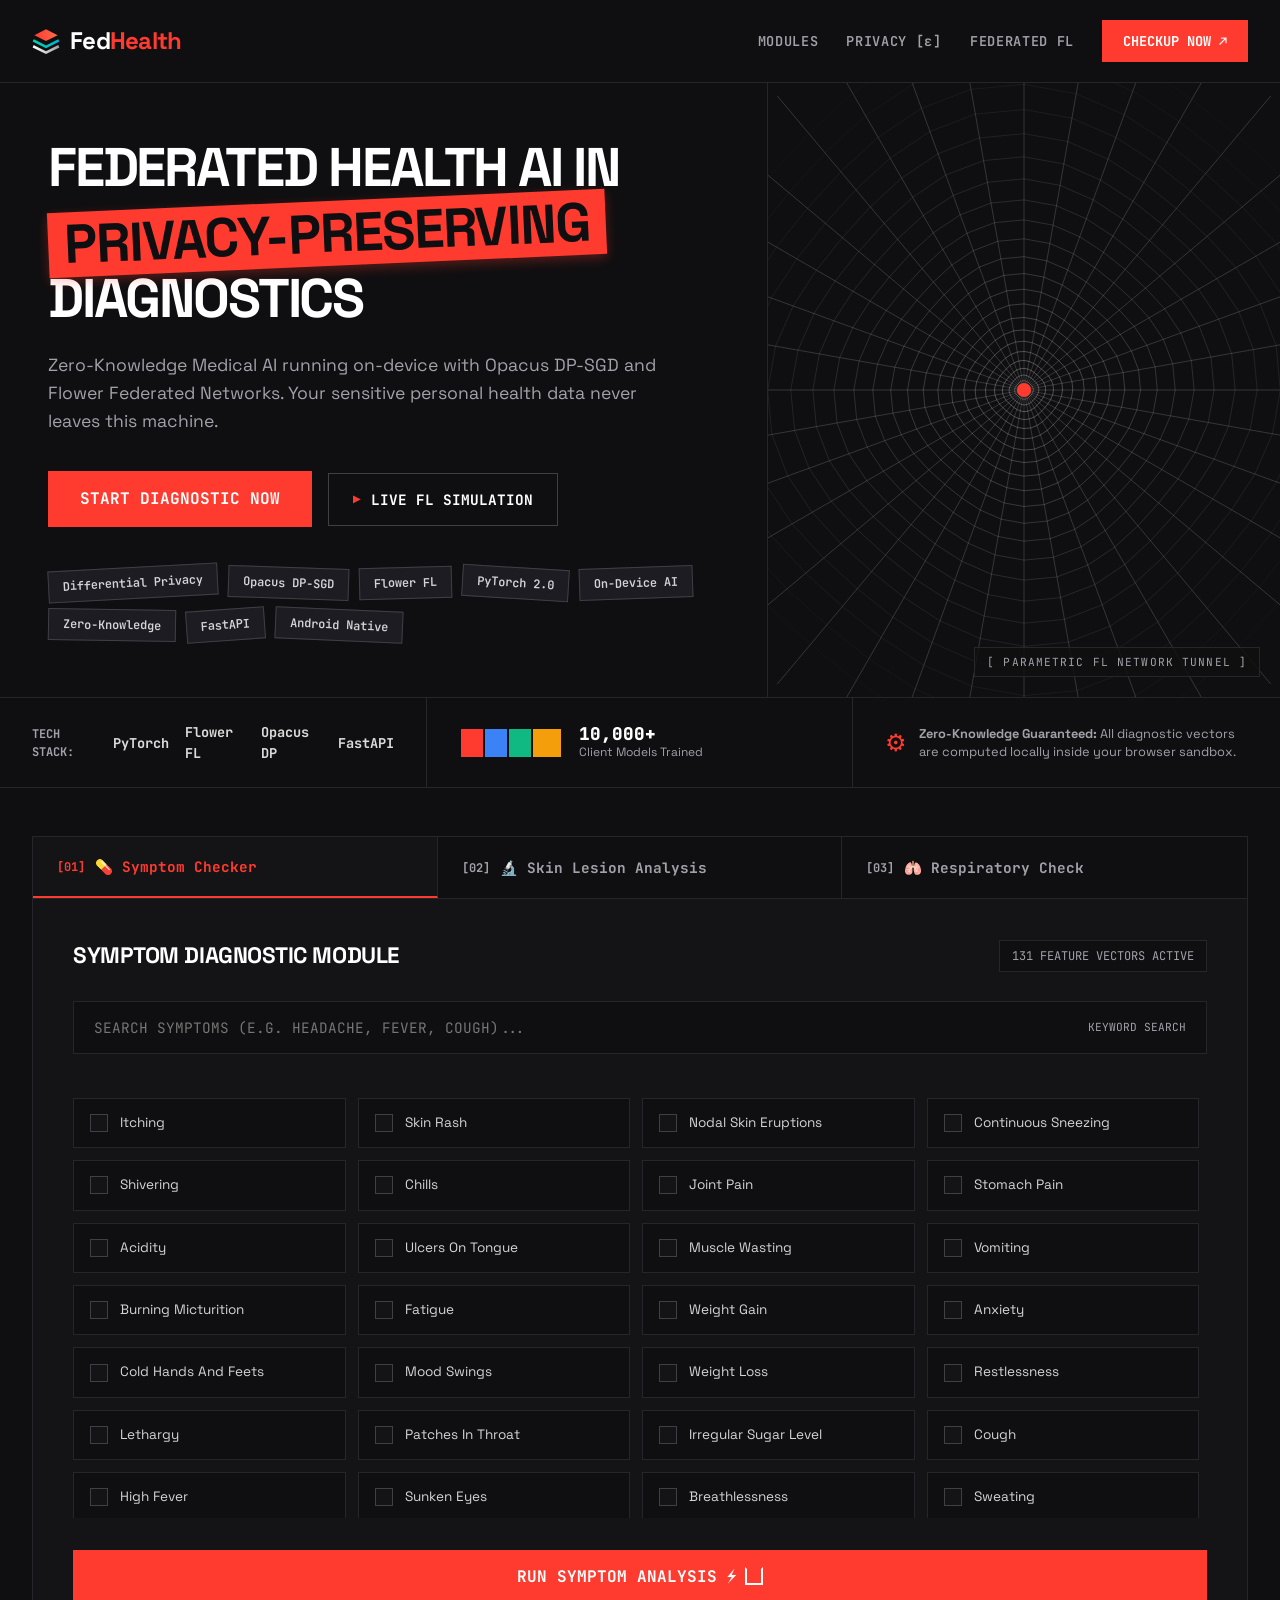
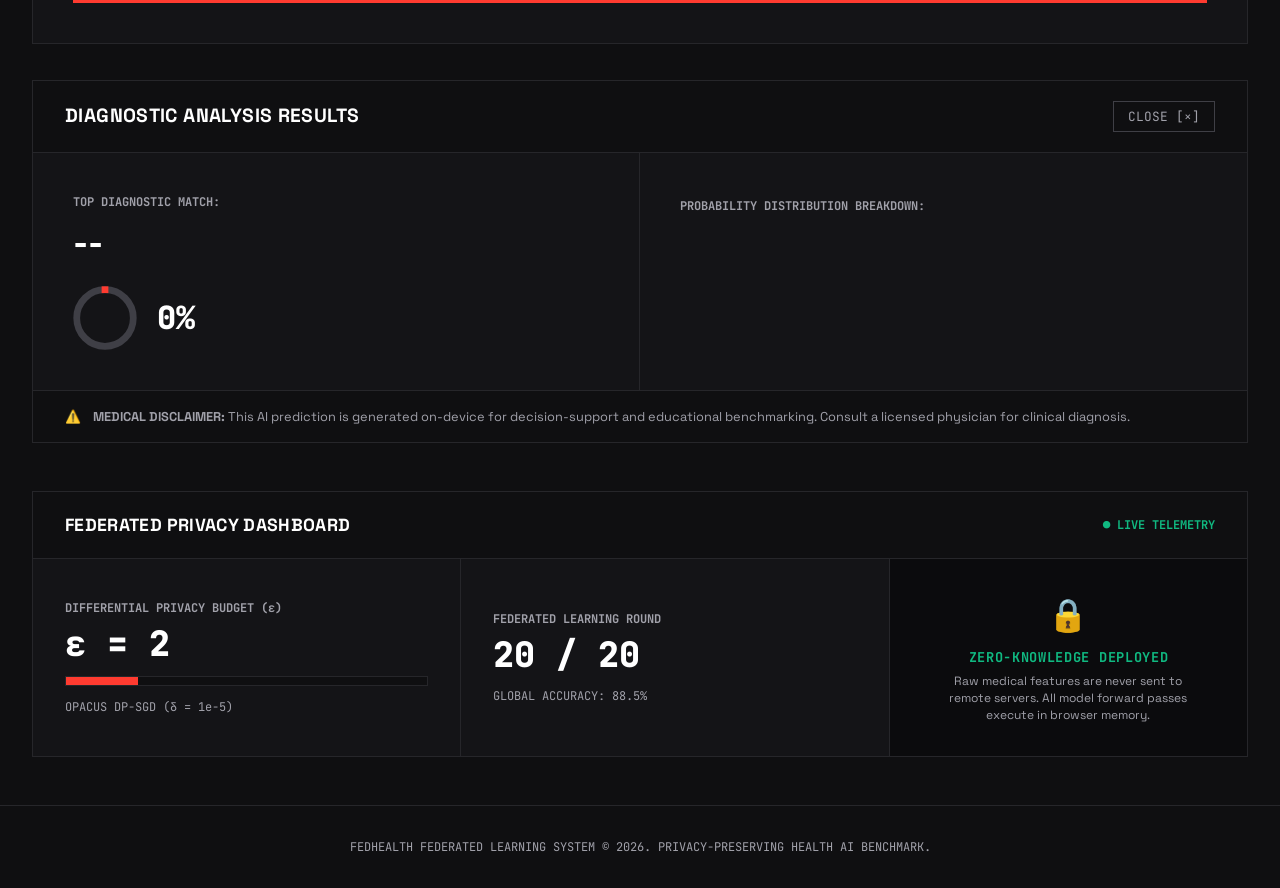
==== commit 44555f70: "Update site favicon and header brand logo to color-matched stacked layers mark matching Neo-Brutalis" ====
--- a/android-app/app/src/main/assets/index.html
+++ b/android-app/app/src/main/assets/index.html
@@ -20,6 +20,25 @@
     <header class="neo-header border-b">
         <div class="header-container">
             <div class="brand-logo">
+                <svg width="28" height="28" viewBox="0 0 24 24" fill="none" xmlns="http://www.w3.org/2000/svg" class="logo-mark">
+                    <path d="M12 2L22 7L12 12L2 7L12 2Z" fill="url(#head_paint0)"/>
+                    <path d="M2 12L12 17L22 12" stroke="url(#head_paint1)" stroke-width="2.2" stroke-linecap="square" stroke-linejoin="miter"/>
+                    <path d="M2 17L12 22L22 17" stroke="url(#head_paint2)" stroke-width="2.2" stroke-linecap="square" stroke-linejoin="miter"/>
+                    <defs>
+                        <linearGradient id="head_paint0" x1="2" y1="7" x2="22" y2="7" gradientUnits="userSpaceOnUse">
+                            <stop stop-color="#FF3B30"/>
+                            <stop offset="1" stop-color="#FF6B4A"/>
+                        </linearGradient>
+                        <linearGradient id="head_paint1" x1="2" y1="14.5" x2="22" y2="14.5" gradientUnits="userSpaceOnUse">
+                            <stop stop-color="#00D4AA"/>
+                            <stop offset="1" stop-color="#00B4D8"/>
+                        </linearGradient>
+                        <linearGradient id="head_paint2" x1="2" y1="19.5" x2="22" y2="19.5" gradientUnits="userSpaceOnUse">
+                            <stop stop-color="#FFFFFF"/>
+                            <stop offset="1" stop-color="#A1A1AA"/>
+                        </linearGradient>
+                    </defs>
+                </svg>
                 <span class="logo-text">Fed<span class="text-coral">Health</span></span>
             </div>
             
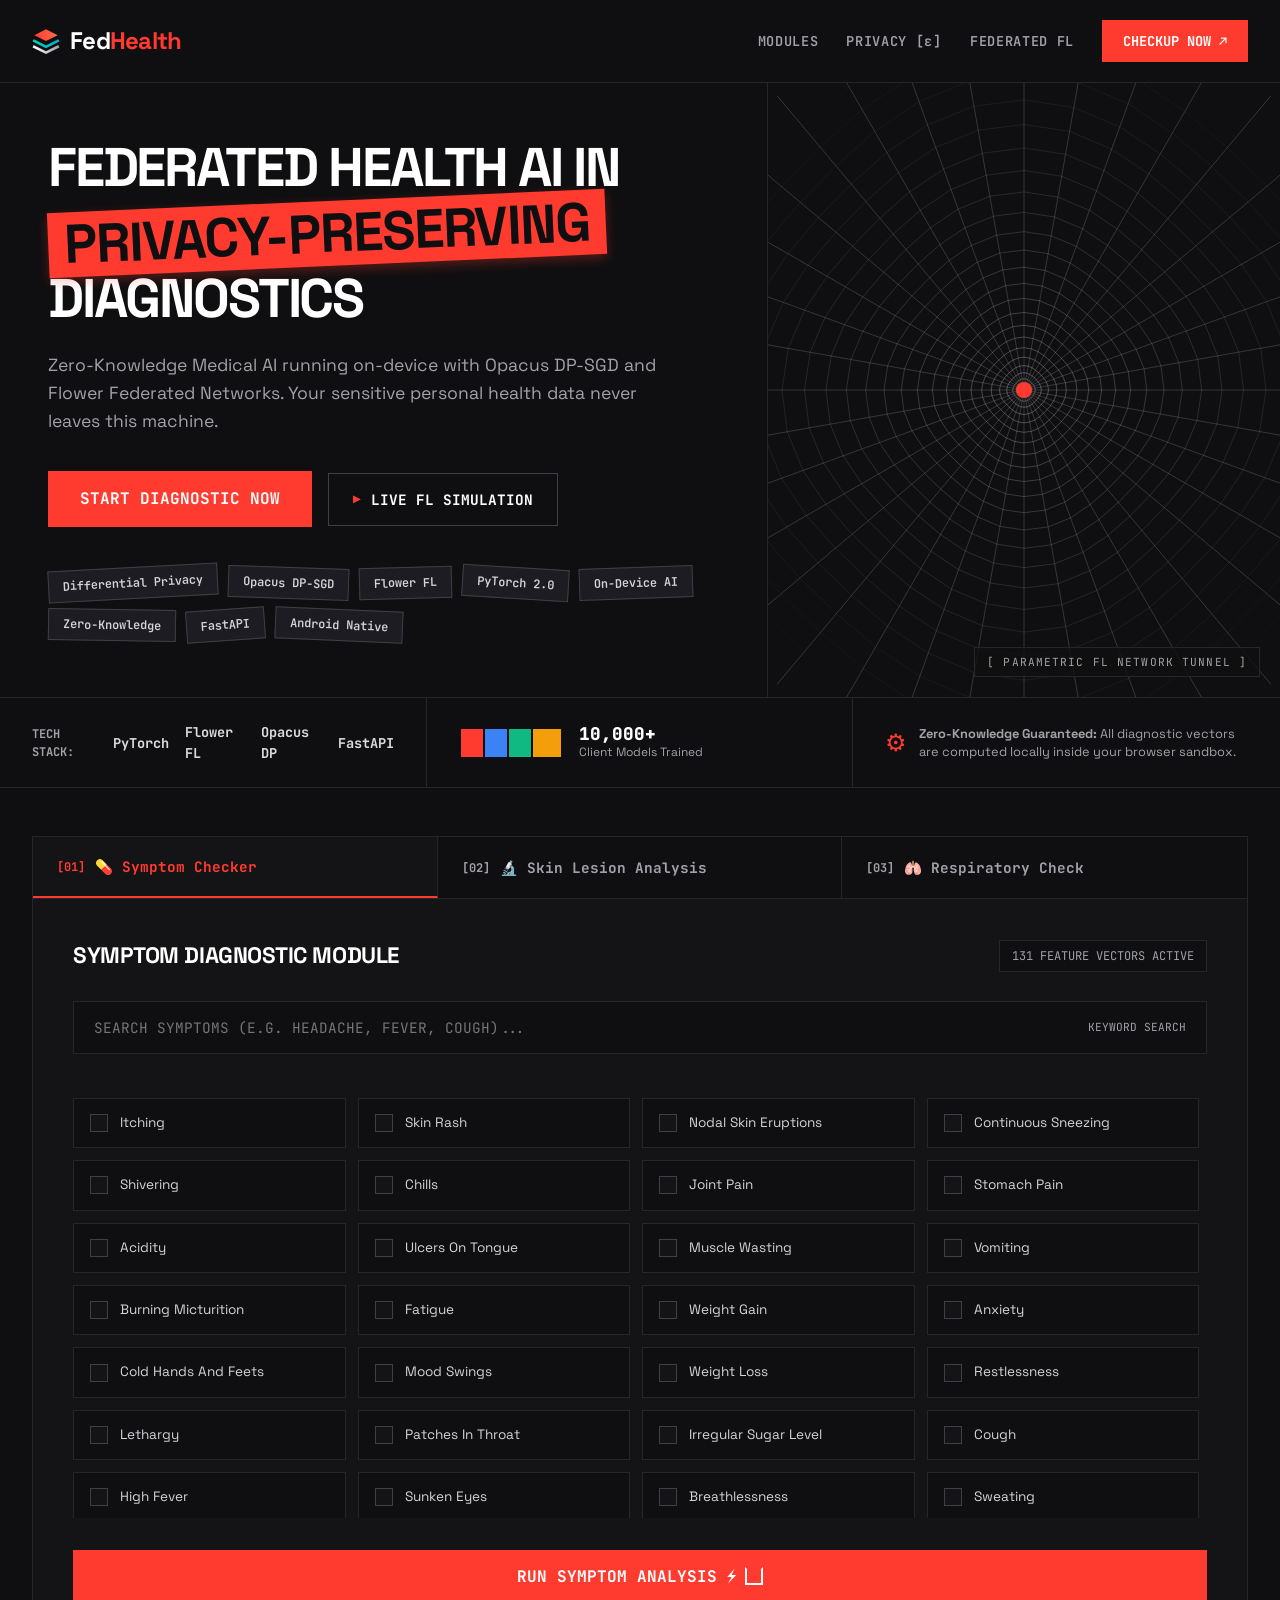
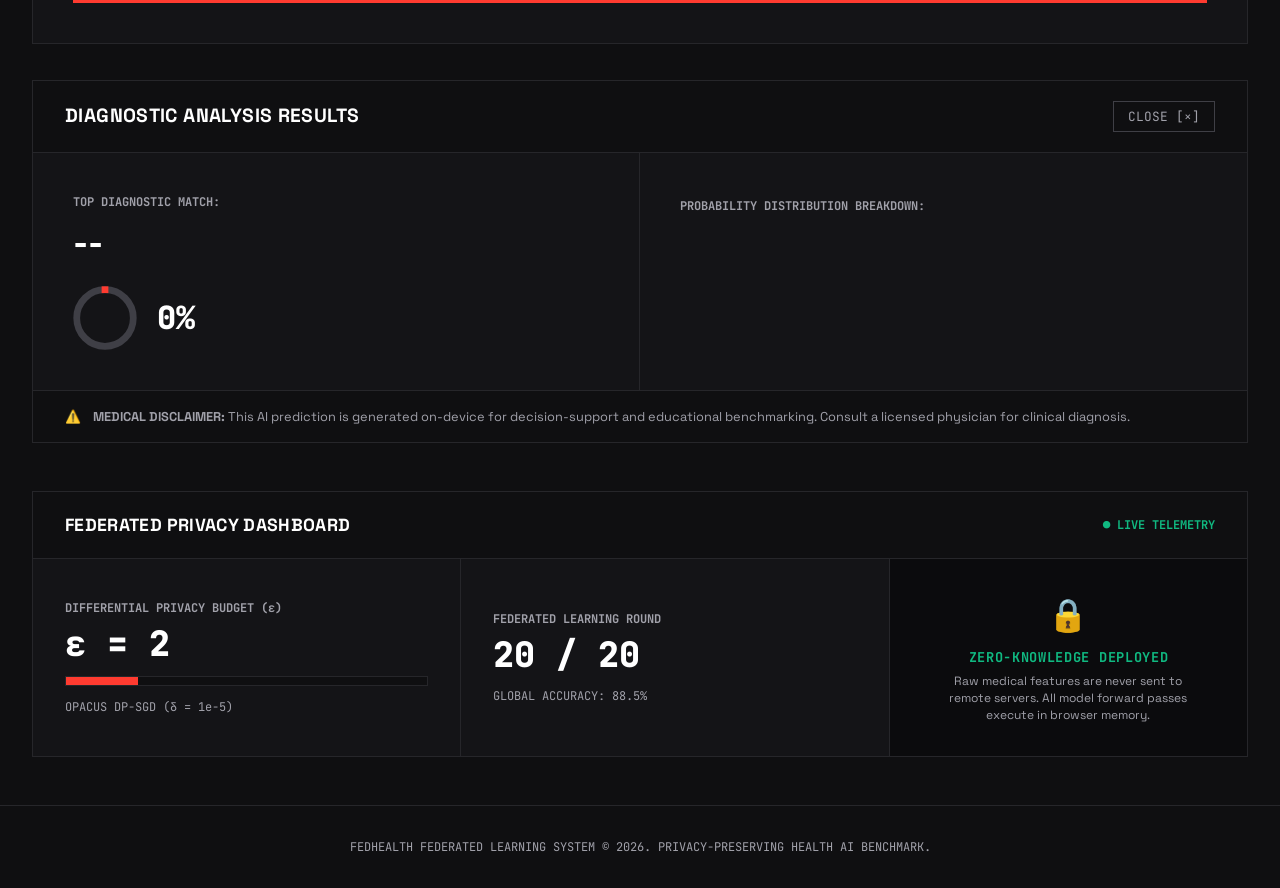
==== commit 7373b439: "Update page title and add Open Graph and Twitter card metadata for clean social link sharing preview" ====
--- a/android-app/app/src/main/assets/index.html
+++ b/android-app/app/src/main/assets/index.html
@@ -3,9 +3,21 @@
 <head>
     <meta charset="UTF-8">
     <meta name="viewport" content="width=device-width, initial-scale=1.0">
-    <title>FedHealth — Neo-Brutalist Privacy-Preserving Health AI</title>
-    <meta name="description" content="State-of-the-art privacy-preserving federated learning health AI symptom checker.">
+    <title>FedHealth — Privacy-Preserving Health AI Symptom Checker</title>
+    <meta name="description" content="State-of-the-art privacy-preserving federated learning health AI symptom checker. Your personal health data never leaves your device.">
     
+    <!-- Open Graph / Social Link Sharing Metadata -->
+    <meta property="og:type" content="website">
+    <meta property="og:url" content="https://federated-symptom-checker.vercel.app/">
+    <meta property="og:title" content="FedHealth — Privacy-Preserving Health AI">
+    <meta property="og:description" content="State-of-the-art privacy-preserving federated learning health AI symptom checker. Your personal health data never leaves your device.">
+    <meta property="og:image" content="https://federated-symptom-checker.vercel.app/favicon.svg">
+
+    <!-- Twitter Card Metadata -->
+    <meta property="twitter:card" content="summary">
+    <meta property="twitter:title" content="FedHealth — Privacy-Preserving Health AI">
+    <meta property="twitter:description" content="State-of-the-art privacy-preserving federated learning health AI symptom checker. Your personal health data never leaves your device.">
+
     <!-- Google Fonts: Space Grotesk & JetBrains Mono -->
     <link rel="preconnect" href="https://fonts.googleapis.com">
     <link rel="preconnect" href="https://fonts.gstatic.com" crossorigin>
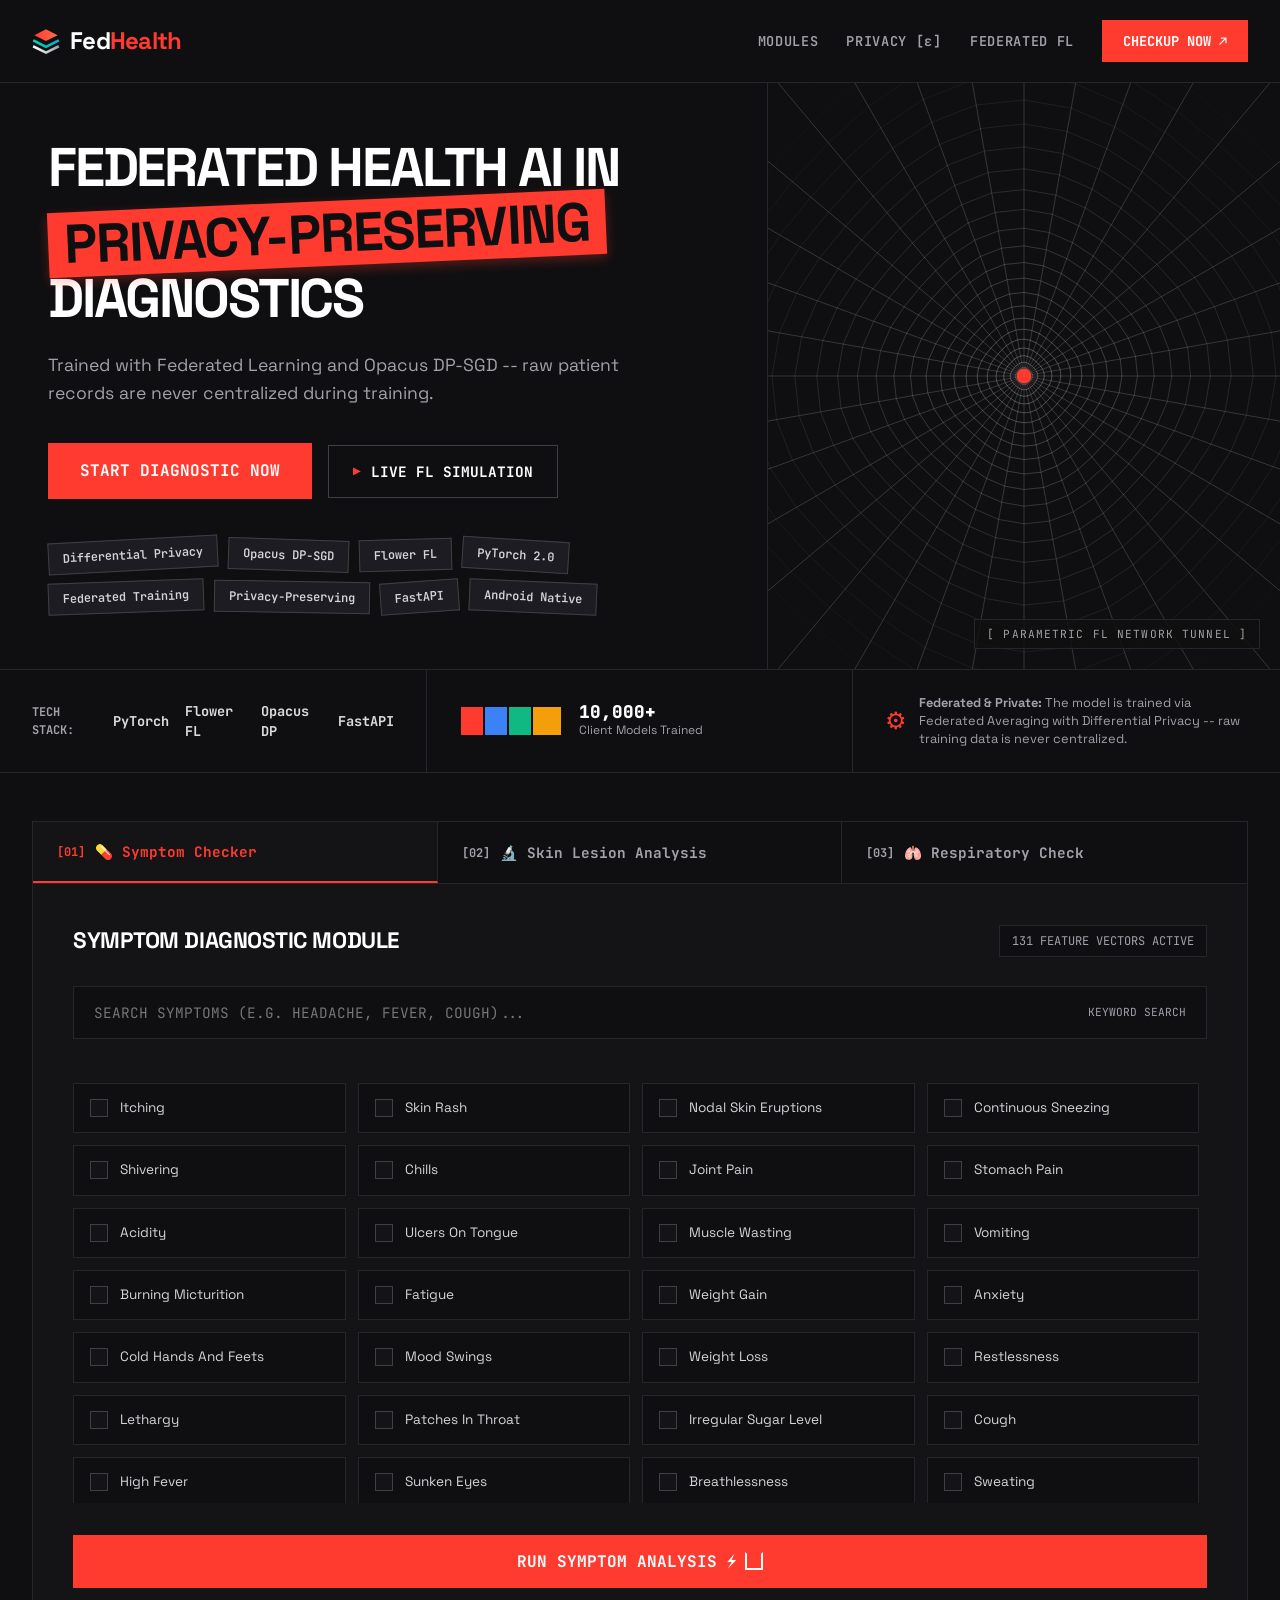
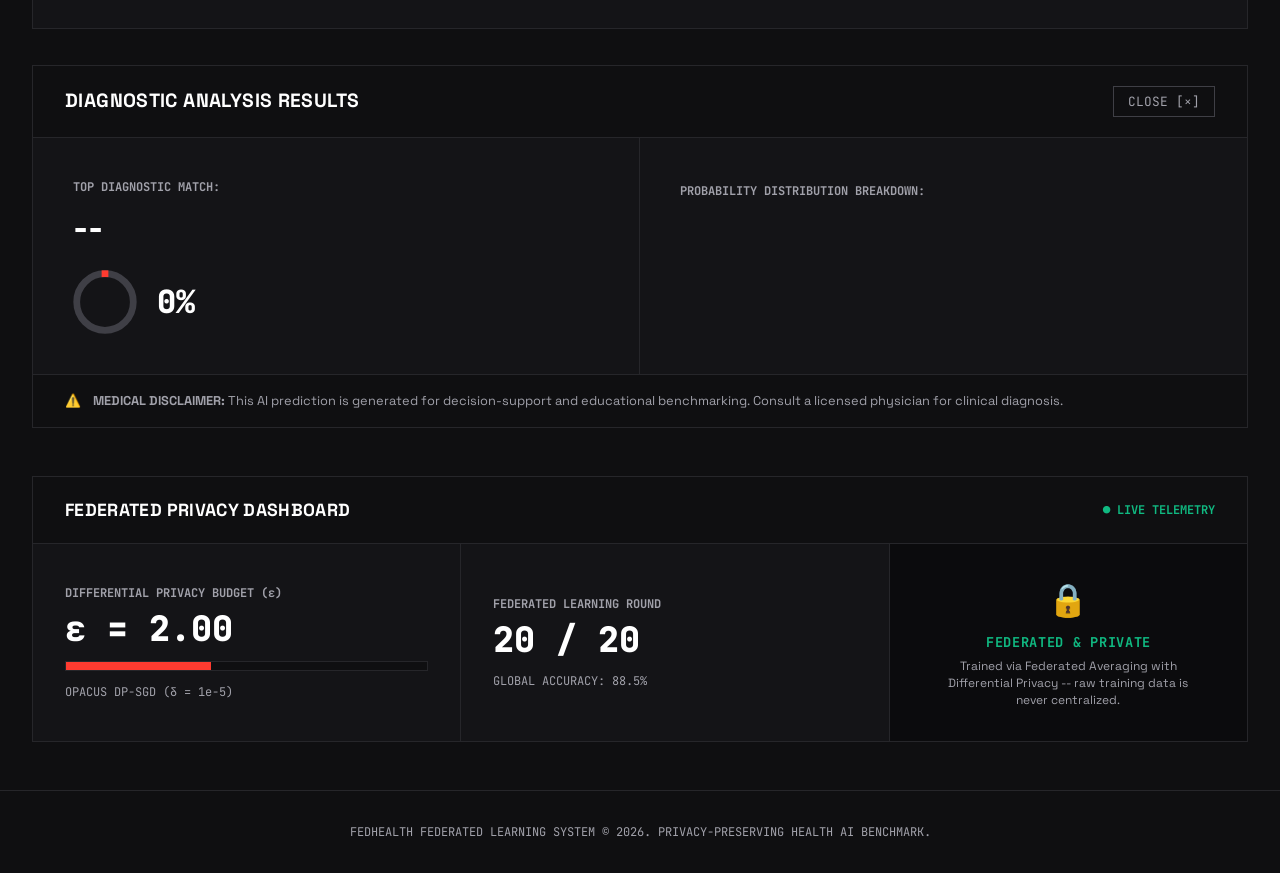
==== commit 43c881f4: "Remove overclaiming copy, fake Android fallback engine, and hardcoded API_BASE 1. Honesty: the redes" ====
--- a/android-app/app/src/main/assets/index.html
+++ b/android-app/app/src/main/assets/index.html
@@ -4,19 +4,19 @@
     <meta charset="UTF-8">
     <meta name="viewport" content="width=device-width, initial-scale=1.0">
     <title>FedHealth — Privacy-Preserving Health AI Symptom Checker</title>
-    <meta name="description" content="State-of-the-art privacy-preserving federated learning health AI symptom checker. Your personal health data never leaves your device.">
+    <meta name="description" content="Privacy-preserving health AI trained with Federated Learning and Differential Privacy -- raw patient records are never centralized during training.">
     
     <!-- Open Graph / Social Link Sharing Metadata -->
     <meta property="og:type" content="website">
     <meta property="og:url" content="https://federated-symptom-checker.vercel.app/">
     <meta property="og:title" content="FedHealth — Privacy-Preserving Health AI">
-    <meta property="og:description" content="State-of-the-art privacy-preserving federated learning health AI symptom checker. Your personal health data never leaves your device.">
+    <meta property="og:description" content="Privacy-preserving health AI trained with Federated Learning and Differential Privacy -- raw patient records are never centralized during training.">
     <meta property="og:image" content="https://federated-symptom-checker.vercel.app/favicon.svg">
 
     <!-- Twitter Card Metadata -->
     <meta property="twitter:card" content="summary">
     <meta property="twitter:title" content="FedHealth — Privacy-Preserving Health AI">
-    <meta property="twitter:description" content="State-of-the-art privacy-preserving federated learning health AI symptom checker. Your personal health data never leaves your device.">
+    <meta property="twitter:description" content="Privacy-preserving health AI trained with Federated Learning and Differential Privacy -- raw patient records are never centralized during training.">
 
     <!-- Google Fonts: Space Grotesk & JetBrains Mono -->
     <link rel="preconnect" href="https://fonts.googleapis.com">
@@ -79,7 +79,7 @@
             </h1>
 
             <p class="hero-subtext">
-                Zero-Knowledge Medical AI running on-device with Opacus DP-SGD and Flower Federated Networks. Your sensitive personal health data never leaves this machine.
+                Trained with Federated Learning and Opacus DP-SGD -- raw patient records are never centralized during training.
             </p>
 
             <!-- Primary CTAs -->
@@ -96,8 +96,8 @@
                 <span class="sticker tag-2">Opacus DP-SGD</span>
                 <span class="sticker tag-3">Flower FL</span>
                 <span class="sticker tag-4">PyTorch 2.0</span>
-                <span class="sticker tag-5">On-Device AI</span>
-                <span class="sticker tag-6">Zero-Knowledge</span>
+                <span class="sticker tag-5">Federated Training</span>
+                <span class="sticker tag-6">Privacy-Preserving</span>
                 <span class="sticker tag-7">FastAPI</span>
                 <span class="sticker tag-8">Android Native</span>
             </div>
@@ -137,7 +137,7 @@
         <div class="footer-col trust-badge">
             <div class="tech-gear-icon">⚙</div>
             <p class="trust-text">
-                <strong>Zero-Knowledge Guaranteed:</strong> All diagnostic vectors are computed locally inside your browser sandbox.
+                <strong>Federated &amp; Private:</strong> The model is trained via Federated Averaging with Differential Privacy -- raw training data is never centralized.
             </p>
         </div>
     </div>
@@ -294,7 +294,7 @@
 
             <div class="disclaimer-bar border-t">
                 <span class="disclaimer-icon">⚠️</span>
-                <p><strong>MEDICAL DISCLAIMER:</strong> This AI prediction is generated on-device for decision-support and educational benchmarking. Consult a licensed physician for clinical diagnosis.</p>
+                <p><strong>MEDICAL DISCLAIMER:</strong> This AI prediction is generated for decision-support and educational benchmarking. Consult a licensed physician for clinical diagnosis.</p>
             </div>
         </div>
 
@@ -321,8 +321,8 @@
 
                 <div class="dash-col secure-status-col">
                     <span class="lock-big">🔒</span>
-                    <strong class="secure-title">ZERO-KNOWLEDGE DEPLOYED</strong>
-                    <p class="secure-desc">Raw medical features are never sent to remote servers. All model forward passes execute in browser memory.</p>
+                    <strong class="secure-title">FEDERATED &amp; PRIVATE</strong>
+                    <p class="secure-desc">Trained via Federated Averaging with Differential Privacy -- raw training data is never centralized.</p>
                 </div>
             </div>
         </div>
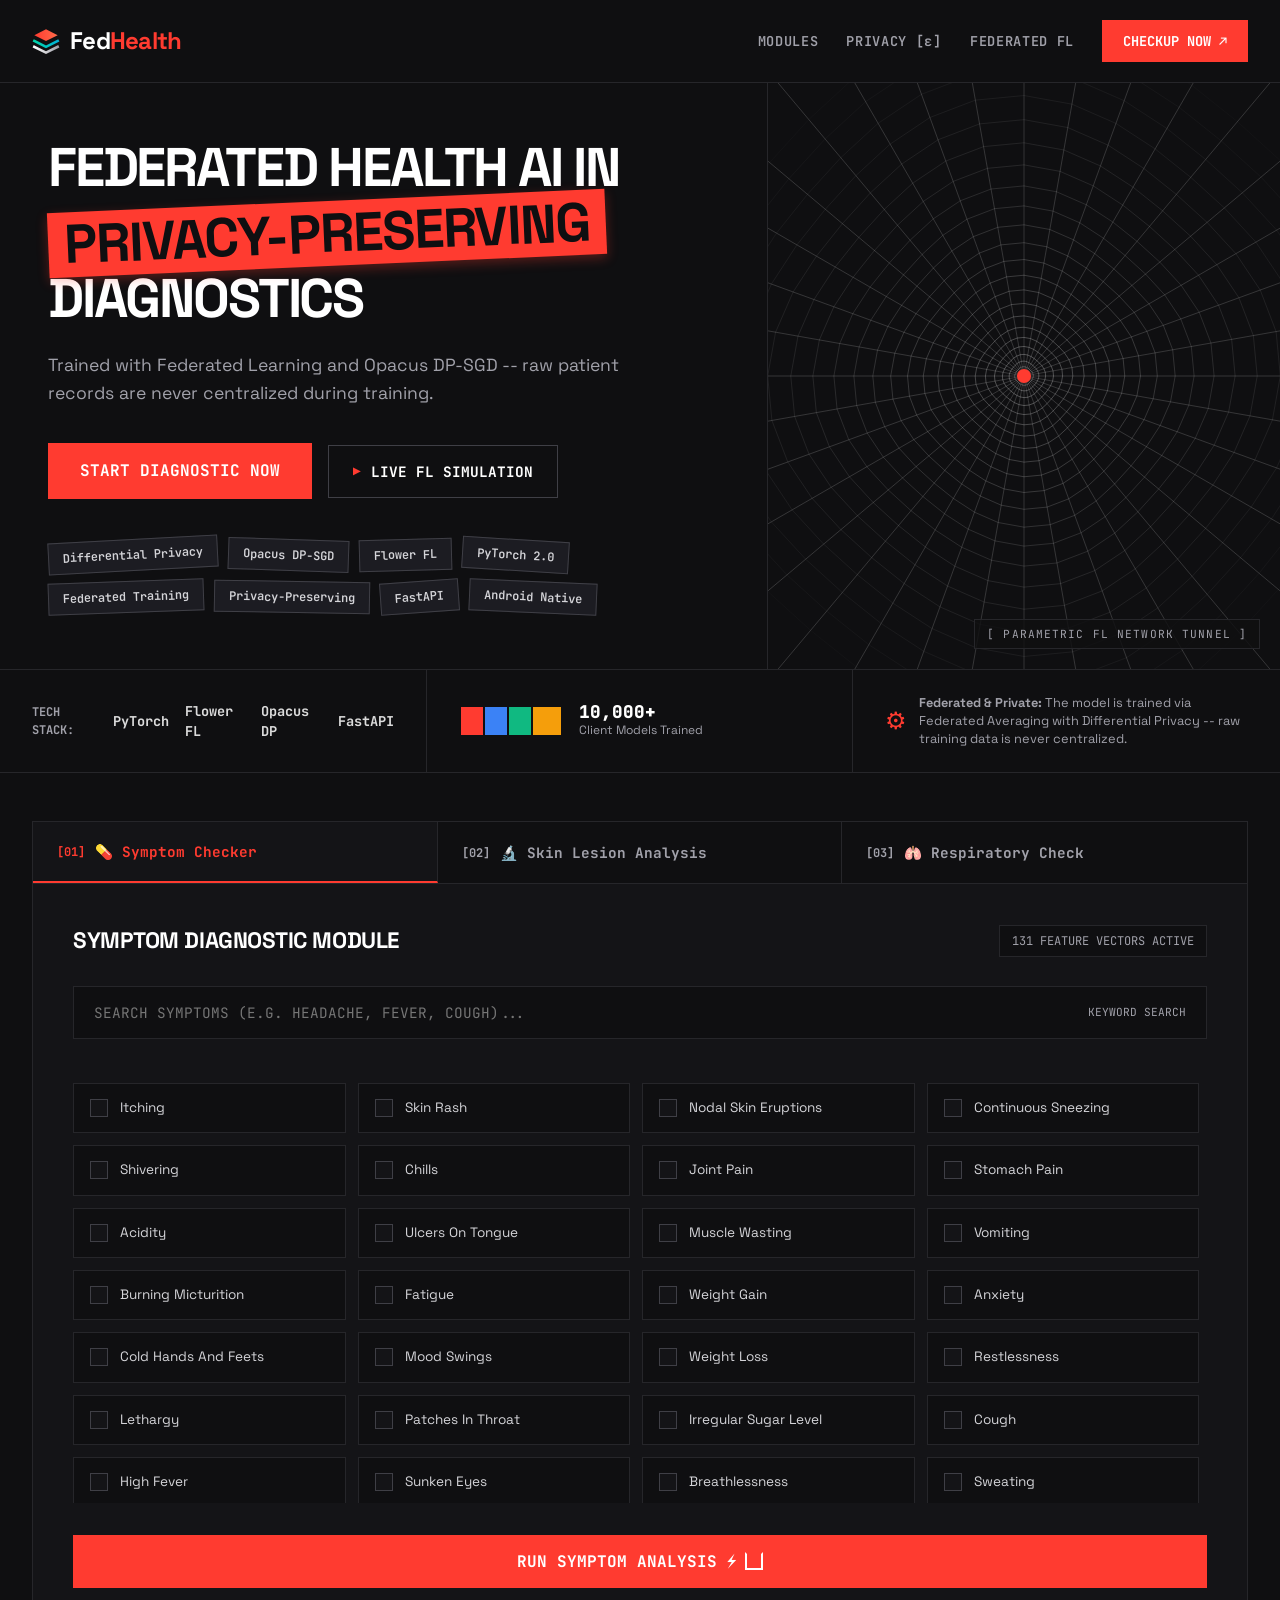
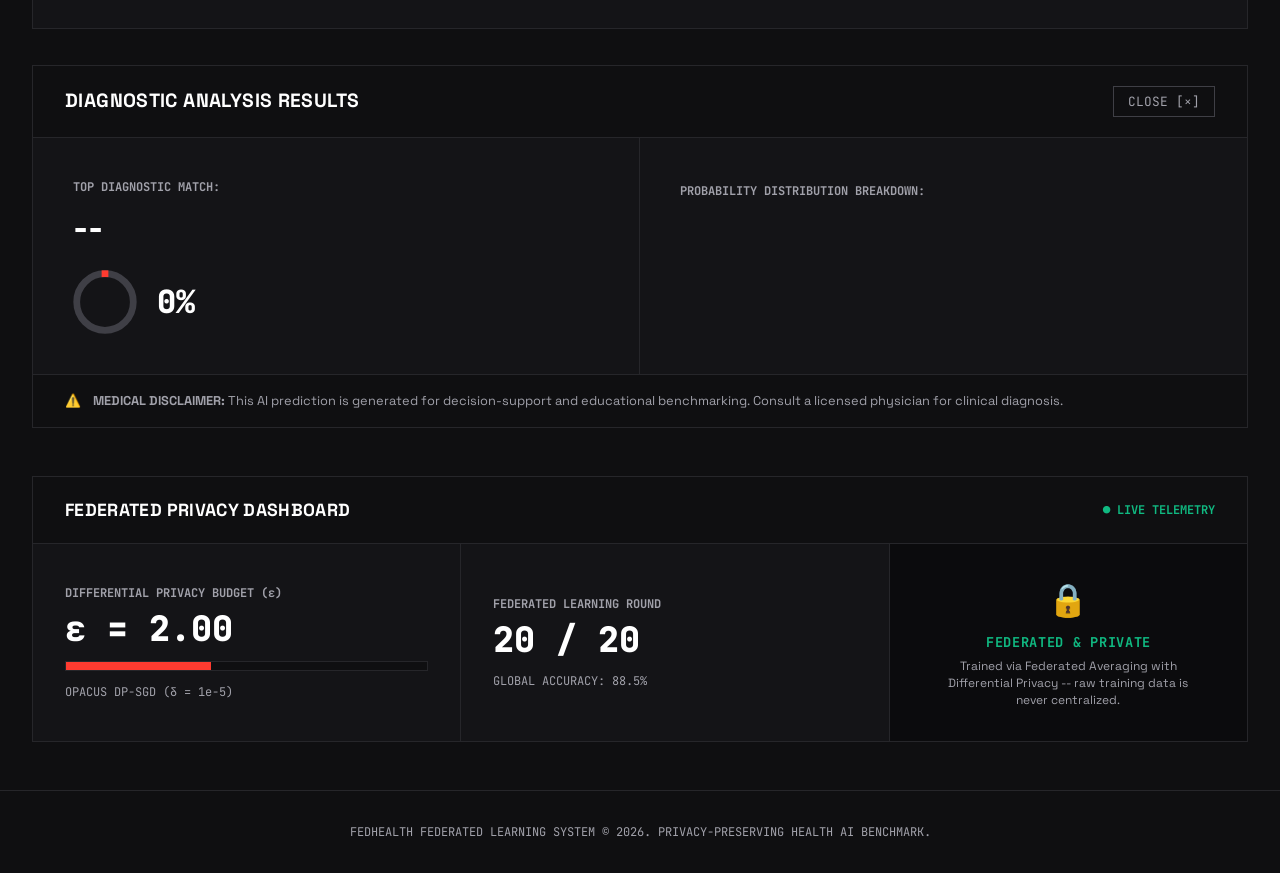
==== commit 291fdd6f: "Run symptom inference on-device and reproduce paper Table II - Export the eps=5.0 DP symptom MLP (be" ====
--- a/android-app/app/src/main/assets/index.html
+++ b/android-app/app/src/main/assets/index.html
@@ -334,6 +334,7 @@
     </footer>
 
     <!-- Scripts -->
+    <script src="model.js"></script>
     <script src="api.js"></script>
     <script src="app.js"></script>
     <script>
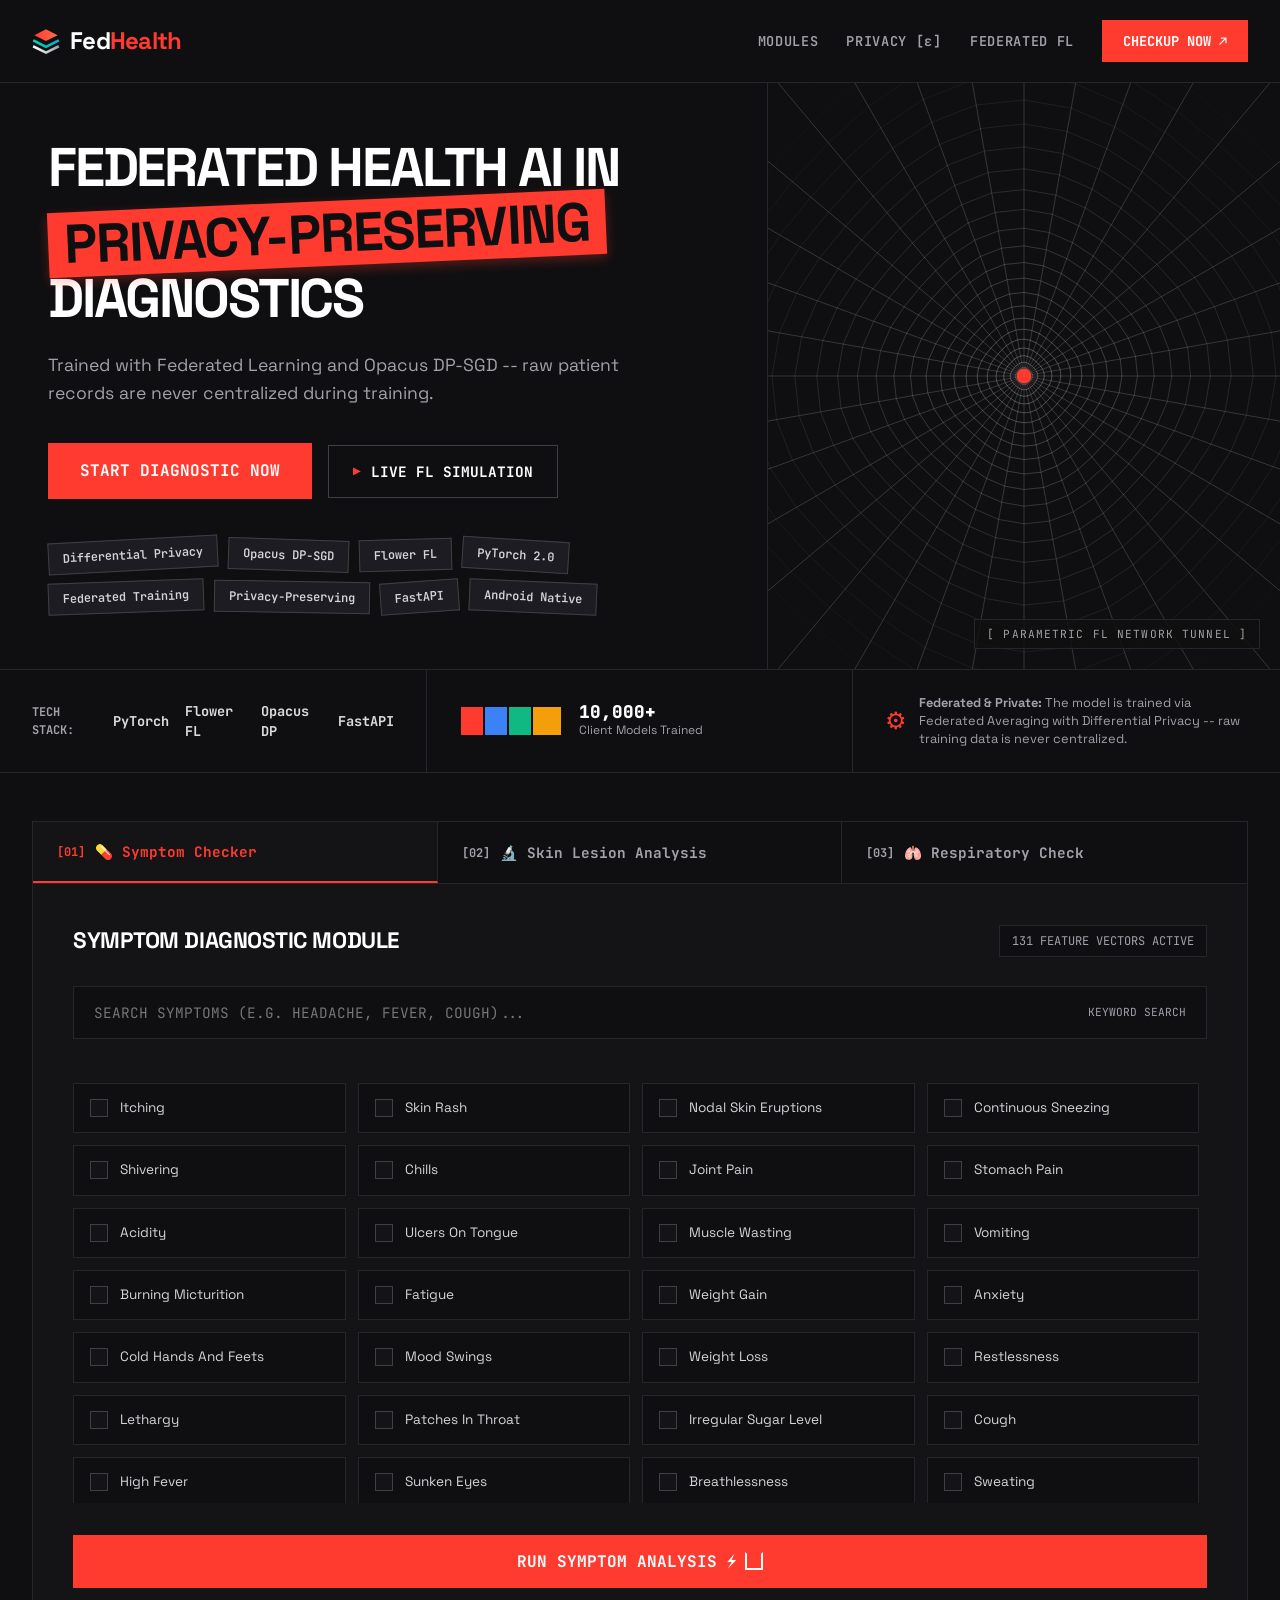
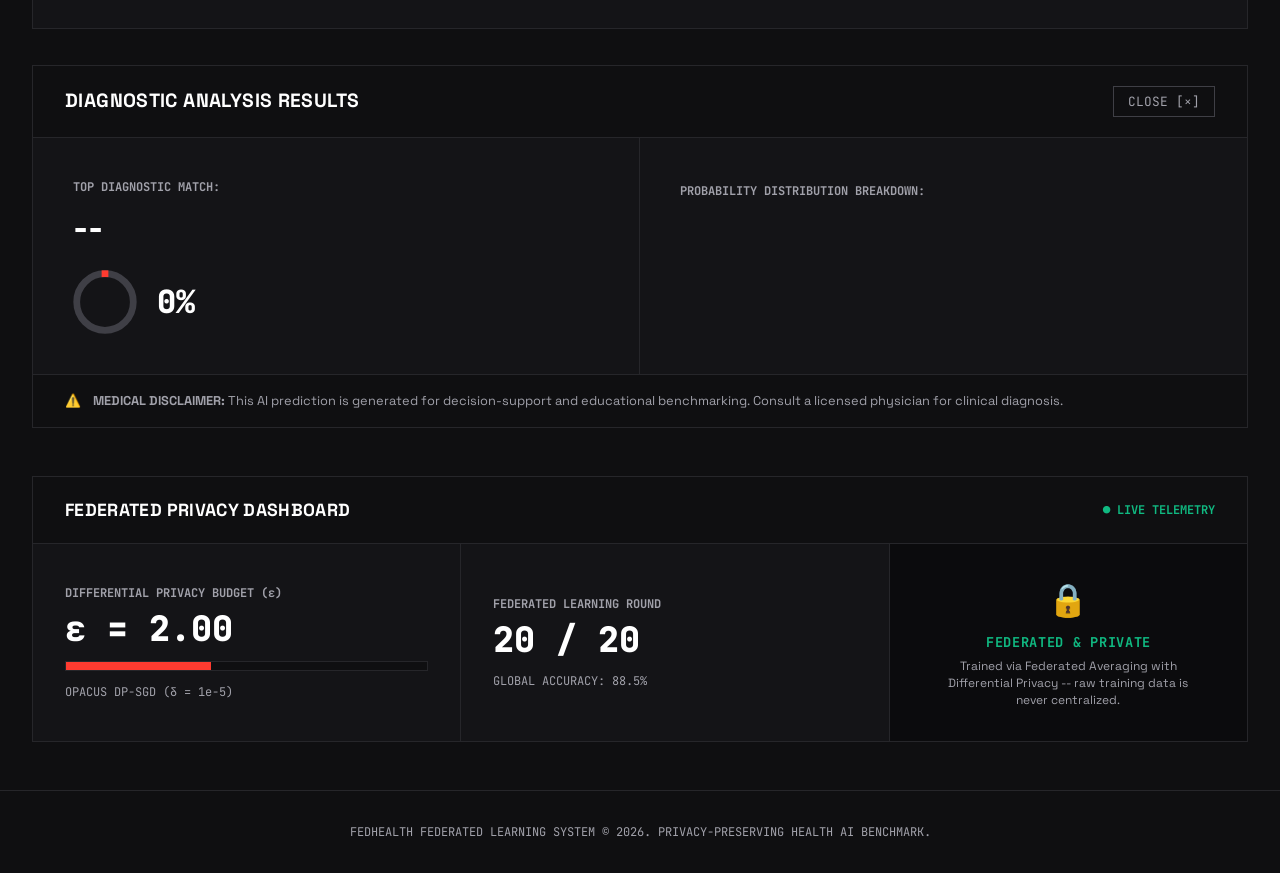
==== commit a41589a5: "Merge pull request #3 from saarcasm/fix/live-site-honesty-and-config" ====
--- a/android-app/app/src/main/assets/index.html
+++ b/android-app/app/src/main/assets/index.html
@@ -334,7 +334,6 @@
     </footer>
 
     <!-- Scripts -->
-    <script src="model.js"></script>
     <script src="api.js"></script>
     <script src="app.js"></script>
     <script>
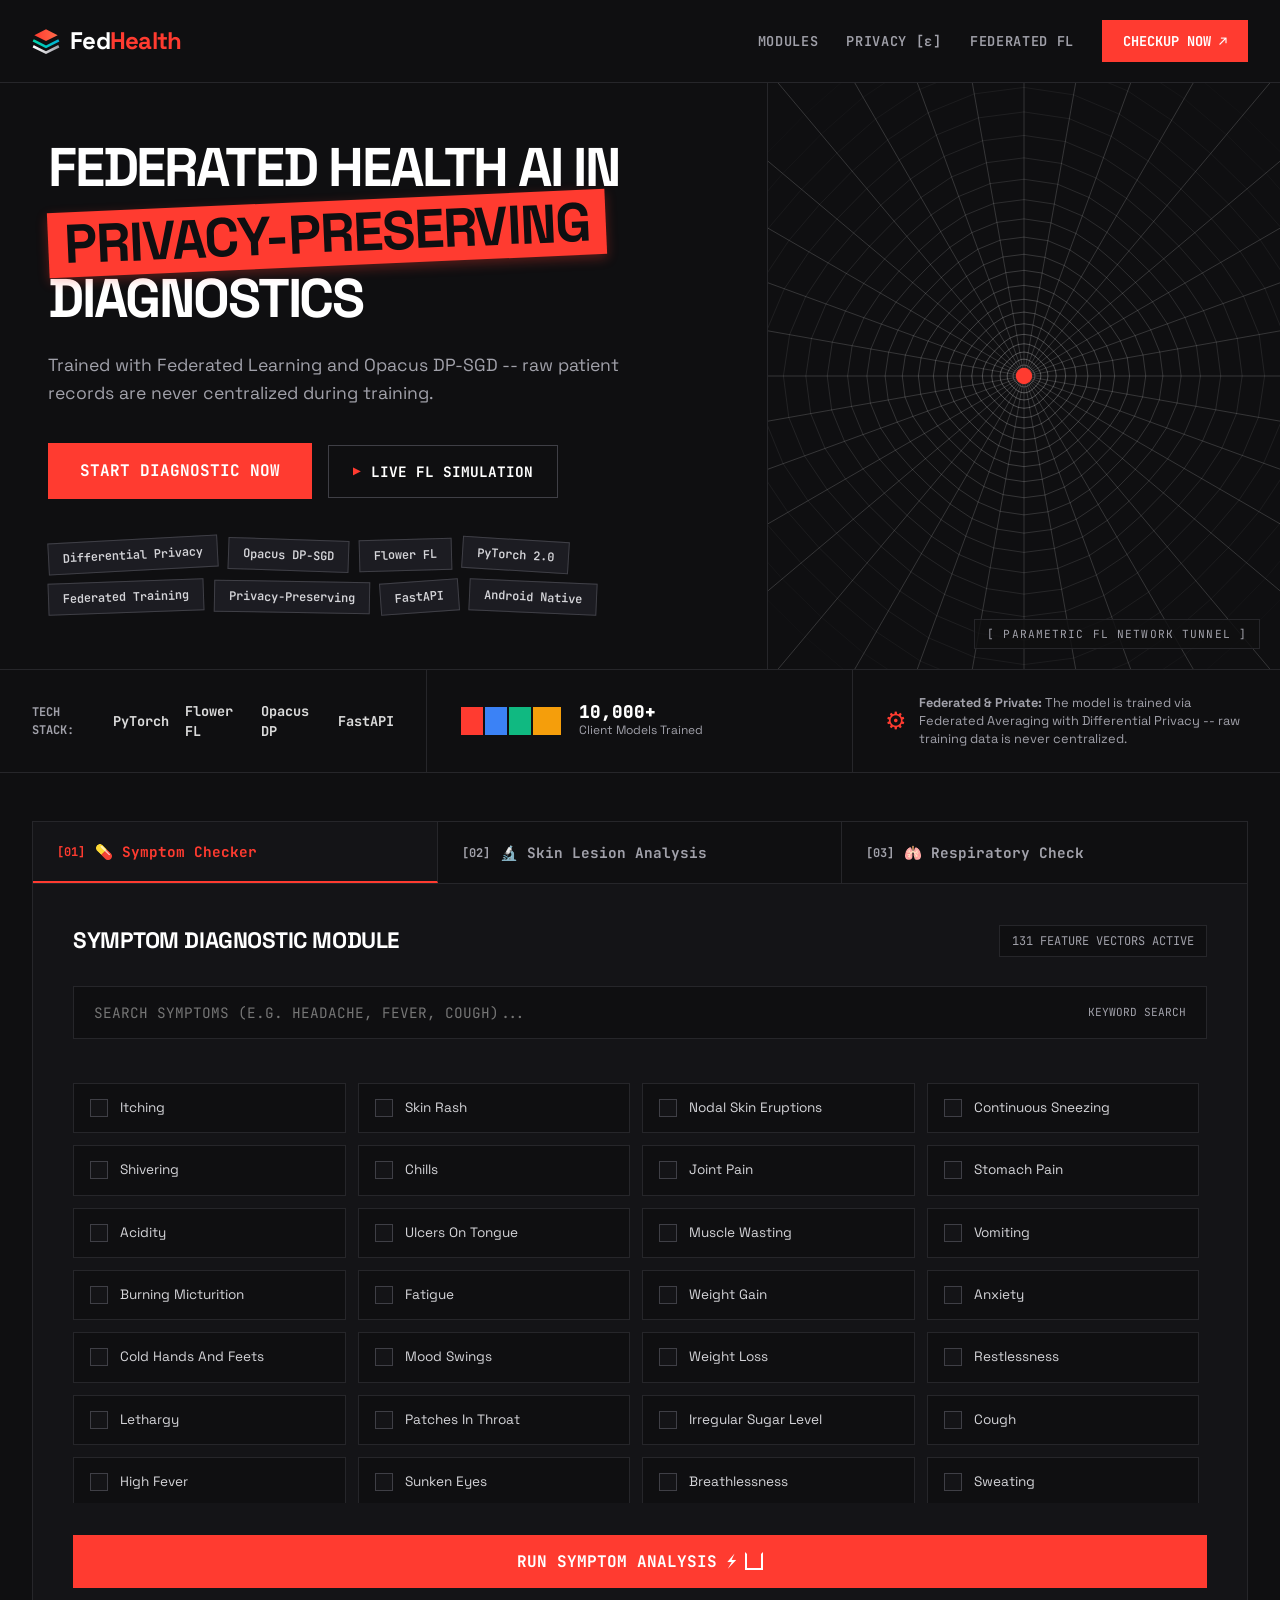
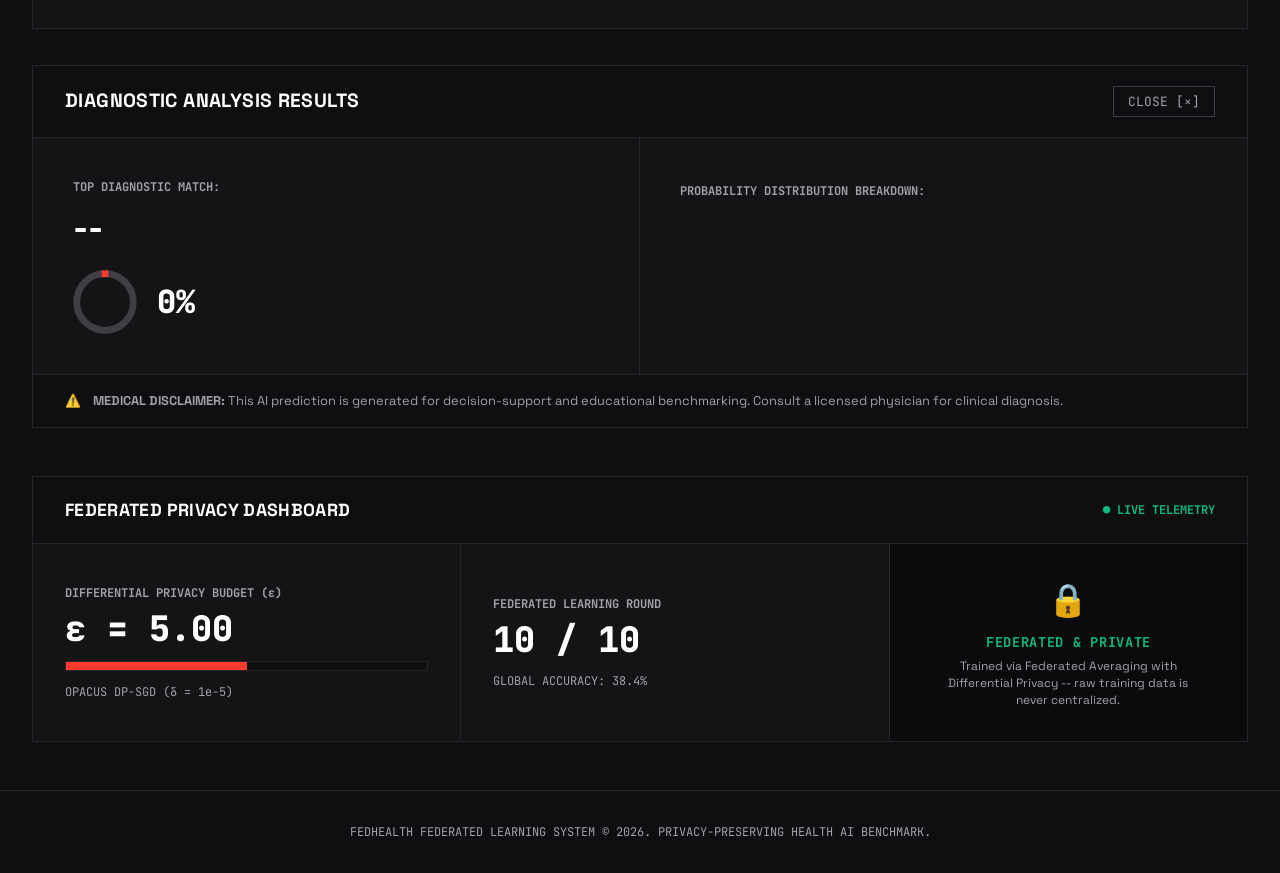
==== commit 3d5e82c1: "Merge pull request #4 from saarcasm/feat/on-device-symptom-inference" ====
--- a/android-app/app/src/main/assets/index.html
+++ b/android-app/app/src/main/assets/index.html
@@ -334,6 +334,7 @@
     </footer>
 
     <!-- Scripts -->
+    <script src="model.js"></script>
     <script src="api.js"></script>
     <script src="app.js"></script>
     <script>
